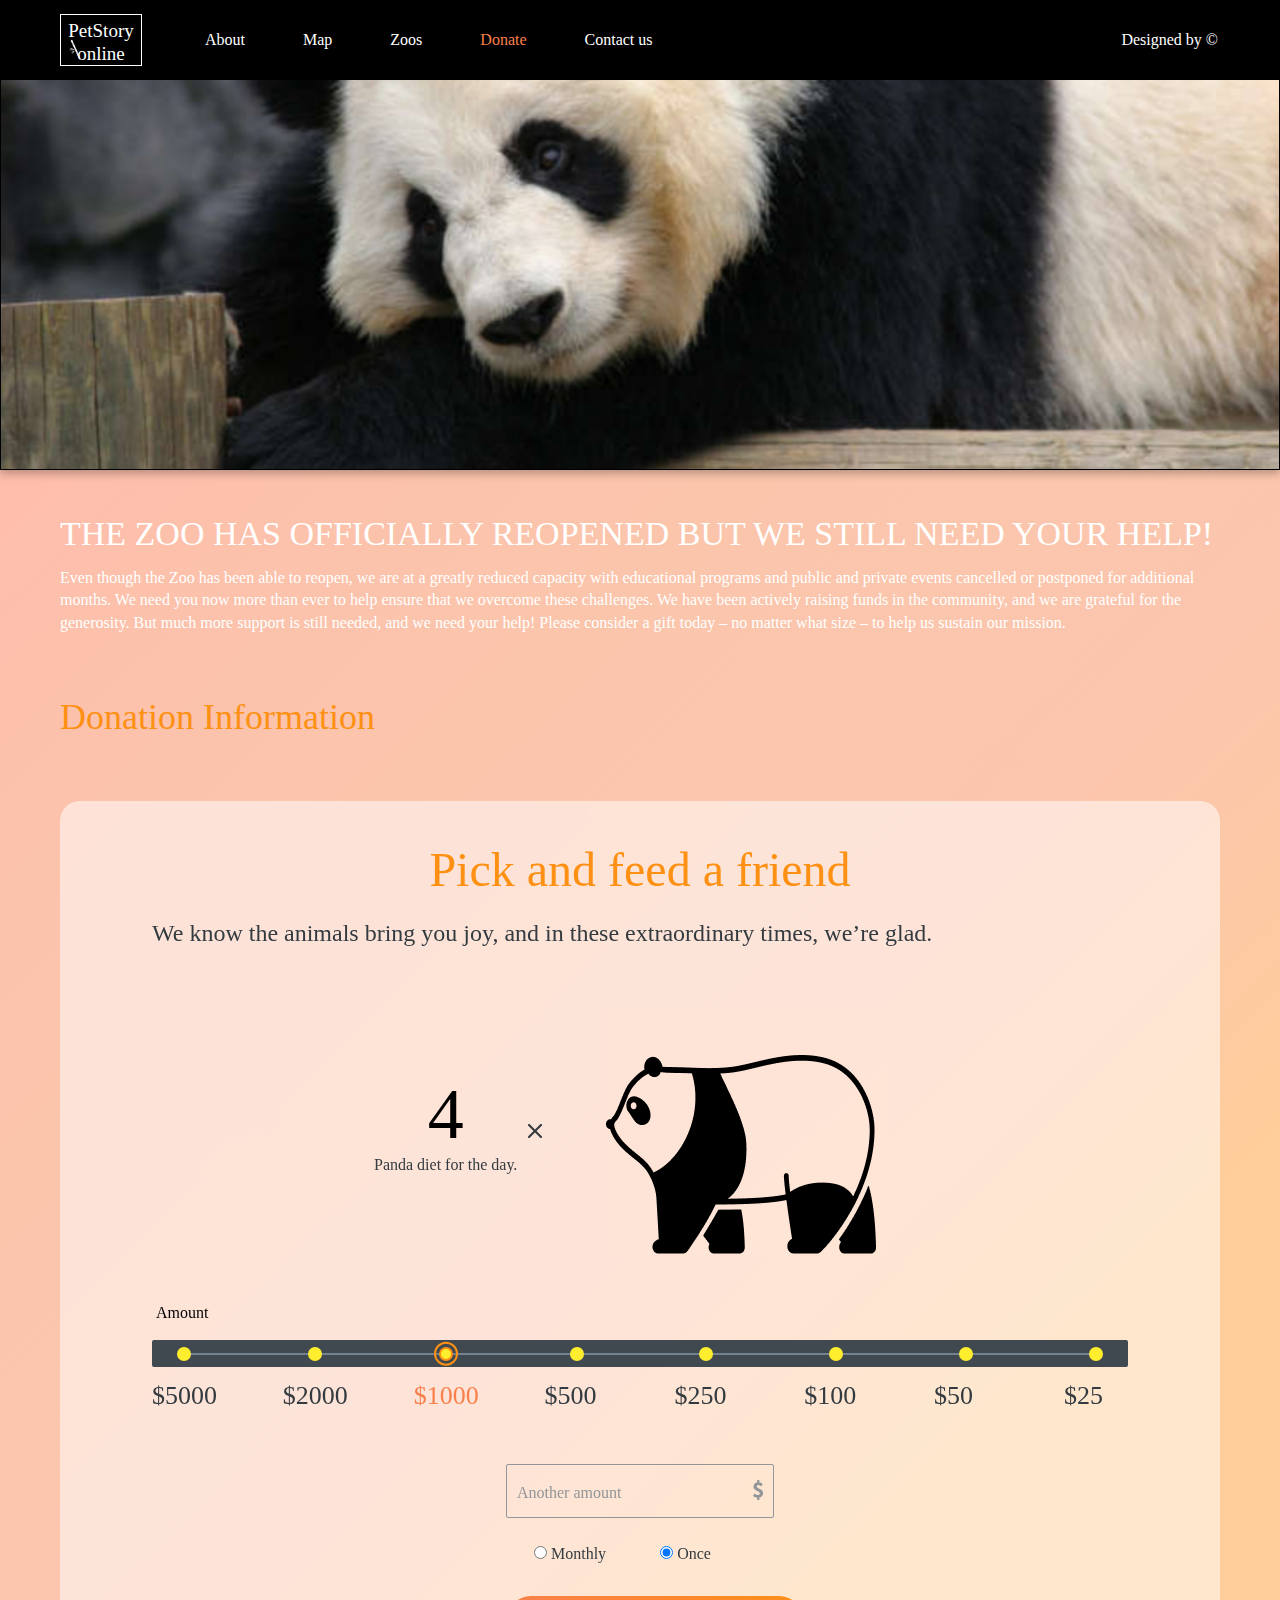
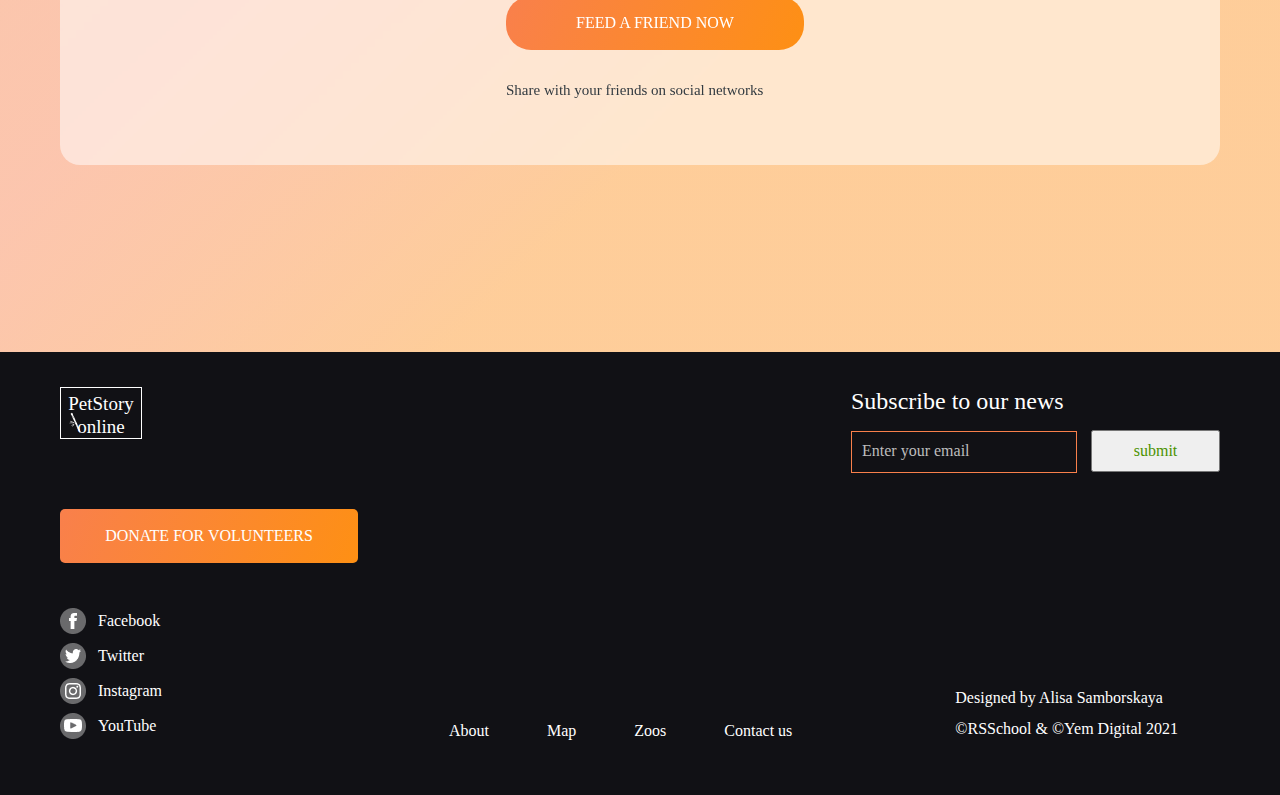
==== donate/index.html @ 928bb813 "feat: fixes for task requirements" ====
<!DOCTYPE html>
<html lang="en">
<head>
    <meta charset="UTF-8">
    <meta http-equiv="X-UA-Compatible" content="IE=edge">
    <meta name="viewport" content="width=device-width, initial-scale=1.0">
    <title>Document</title>
    <link rel="stylesheet" href="style.css">
</head>
<body>
    <div class="main__wrapper">
        <header class="header">
            <div class="container__content">
    
            <div class="header__content">
                <div class="nav__logo__container">
                    <div class="header__logo">
                        <h1 class="header__logo--text">
                            PetStory
                            <span class="header__logo--span">
                                <img src="../assets/images/bamboo.png" alt="bamboo" class="bamboo">
                                <p class="header__logo--paragraph">online</p>
                            </span>
                        </h1>
                    </div>
                    <nav class="header__navigation">
                        <ul class="header__navigation--ul">
                            <li class="header__navigation--li">
                                <a href="../index.html" class="header__navigation--link ">About</a>
                            </li>
                            <li class="header__navigation--li">
                                <a href="" class="header__navigation--link">Map</a>
                            </li>
                            <li class="header__navigation--li">
                                <a href="" class="header__navigation--link">Zoos</a>
                            </li>
                            <li class="header__navigation--li">
                                <a href="./index.html" class="header__navigation--link highlight">Donate</a>
                            </li>
                            <li class="header__navigation--li">
                                <a href="" class="header__navigation--link">
                                    Contact us
                                </a>
                            </li>
                        </ul>
                    </nav>
                </div>
                <a href="https://www.figma.com/file/jfEFwkXVj1WRq7sUHDr8os/PetStory-online" class="header__link">Designed by ©</a>
            </div>
         
        </div>
          </header>
        <main class="main">
            <div class="sec__one">

            </div>
            <section class="sec__two">
                <div class="container__content">
                    <div class="section__two__text--container">
                        <h2 class="section__two__text--title">THE ZOO HAS OFFICIALLY REOPENED BUT WE STILL NEED YOUR HELP!</h2>
                        <p class="section__two__text--paragraph">Even though the Zoo has been able to reopen, we are at a greatly reduced capacity with educational programs and public and private events cancelled or postponed for additional months. We need you now more than ever to help ensure that we overcome these challenges. We have been actively raising funds in the community, and we are grateful for the generosity.  But much more support is still needed, and we need your help! Please consider a gift today – no matter what size – to help us sustain our mission.</p>
                    </div>
                    <div class="section__two__price--container">
                        <h3 class="section__two__price--title">Donation Information</h3>
                        <div class="section__two__donation--container">
                            <div class="section__two__donation--container--secondary">
                                <h3 class="section__two__donation--container--secondary--title">Pick and feed a friend</h3>
                                <p class="section__two__donation--container--secondary--paragraph">We know the animals bring you joy, and in these extraordinary times, we’re glad.</p>
                                <div class="panda__container">
                                    <div class="panda__container__text">
                                        <p class="panda__container__p">4</p>
                                        <p class="panda__container__paragraph">Panda diet for the day.</p>
                                    </div>
                                    <span class="panda__container__x">
                                      <img src="../assets/images/x_icon.png" alt="x" class="panda__container__x--ig"></span>
                                    <div class="panda__container__img--wrapper">
                                        <img src="../assets/images/animals-widget.png" alt="panda" class="panda__container__img">
                                    </div>
                                </div>
                                <div class="amount__container">
                                    <h3 class="amount__container--title">Amount</h3>
                                    <div class="section__two__radio--container">
                                        <div class="section__two--blackOverlay"></div>
                                        <div class="section__two--line"></div>
                                        <div class="section__two__radio">
                                            <input type="radio" id="5000" name="fav_language" value="5000">
                                            <label for="5000">$5000</label>
                                        </div>
                                        <div class="section__two__radio">
                                            <input type="radio" id="2000" name="fav_language" value="2000">
                                            <label for="2000">$2000</label>
                                        </div>
                                        <div class="section__two__radio">
                                            <input class="radio__active" type="radio" id="1000" name="fav_language" value="1000">
                                            <label class="highlight" for="1000">$1000</label>
                                        </div>
                                        <div class="section__two__radio">
                                            <input type="radio" id="500" name="fav_language" value="500">
                                            <label for="500">$500</label>
                                        </div>
                                        <div class="section__two__radio">
                                            <input type="radio" id="250" name="fav_language" value="250">
                                            <label for="250">$250</label>
                                        </div>
                                        <div class="section__two__radio">
                                            <input type="radio" id="100" name="fav_language" value="100">
                                            <label for="100">$100</label>
                                        </div>
                                        <div class="section__two__radio">
                                            <input type="radio" id="50" name="fav_language" value="50">
                                            <label for="50">$50</label>
                                        </div>
                                        <div class="section__two__radio">
                                            <input type="radio" id="25" name="fav_language" value="25">
                                            <label for="25">$25</label>
                                        </div>
                                        
                                    </div>
                                    <div class="section__two__input--contaner">
                                        <div class="section__two__amount--container">
                                            <input placeholder="Another amount" class="section__two__amount" type="number" name="" id="">
                                            <img class="dollar" src="../assets/images/dollar.png" alt="dollar">
                                        </div>
                                        <div class="section__two__input__radio--container">
                                            <input type="radio" id="Monthly" name="fav_language" value="Monthly">
                                            <label  class="Monthly1" for="Monthly">Monthly</label>
                                            <input checked type="radio" id="Once" name="fav_language" value="Once">
                                            <label class="Once1" for="Once">Once</label>
                                        </div>
                                        <a class="section__two__link" href="">Feed a friend now</a>
                                        <p class="section__two__paragraph--last">Share with your friends on social networks </p>
                                    </div>

                                </div>
                            </div>
                        </div>
                    </div>
                </div>
            </section>
            <div class="footer__fWidth">
                <footer class="footer container__content">
                    <div class="footer__logo__form--container">
        
                        <div class="header__logo">
                            <h2 class="header__logo--text">
                                PetStory
                                <span class="header__logo--span">
                                    <img src="../assets/images/bamboo.png" alt="bamboo" class="bamboo">
                                    <p class="header__logo--paragraph">online</p>
                                </span>
                            </h2>
                        </div>
                        <div class="footer__form">
                            <h4 class="footer__form--title">Subscribe to our news</h4>
                            <form action="/action_page.php" method="get" id="form1" class="footer__form--input--container">
                                <input required type="email" class="footer__form--input" placeholder="Enter your email">
                                <input form="form1" class="footer__form--button" type="button" value="submit">
                            </form>
                        </div>
                    </div>
                    <a href="index.html" class="footer--link">donate for volunteers</a>
                    <div class="footer__nav__social__creator--container">
                        <ul class="footer__social--ul">
                            <li class="footer__social--li">
                                <a class="ling__social" href="https://www.facebook.com/">
                                <img src="../assets/images/Ellipse 18 (1).png" alt="img" class="footer__social--icon">
                                <a href="https://www.facebook.com/" class="footer__social--link">Facebook</a>
                            </a>
                            </li>
                            <li class="footer__social--li">
                                <a class="ling__social" href="https://twitter.com/">
                                <img src="../assets/images/Ellipse 17.png" alt="img" class="footer__social--icon">
                                <a href="https://twitter.com/" class="footer__social--link">Twitter</a>
                            </a>
                            </li>
                            <li class="footer__social--li">
                                <a class="ling__social" href="https://instagram.com/">
                                <img src="../assets/images/Ellipse 19.png" alt="img" class="footer__social--icon">
                                <a href="https://instagram.com/" class="footer__social--link">Instagram</a>
                            </a>
                            </li>
                            <li class="footer__social--li">
                                <a class="ling__social" href="https://www.youtube.com/">
                                <img src="../assets/images/Ellipse 20.png" alt="img" class="footer__social--icon">
                                <a href="https://www.youtube.com/" class="footer__social--link">YouTube</a>
                            </a>
                            </li>
                        </ul>
                        <nav class="footer__navigation">
                            <ul class="footer__navigation--ul">
                                <li class="footer__navigation--li">
                                    <a href="" class="footer__navigation--link ">About</a>
                                </li>
                                <li class="footer__navigation--li">
                                    <a href="" class="footer__navigation--link">Map</a>
                                </li>
                                <li class="footer__navigation--li">
                                    <a href="" class="footer__navigation--link">Zoos</a>
                                </li>
                               
                                <li class="footer__navigation--li">
                                    <a href="" class="footer__navigation--link">Contact us</a>
                                </li>
                            </ul>
                        </nav>
                        <div class="footer__author--container">
                            <p class="footer__author--par1">Designed by Alisa Samborskaya</p>
                            <p class="footer__author--par2">©RSSchool & ©Yem Digital 2021</p>
                        </div>
                    </div>
                </footer>
              </div>
        </main>
    </div>
    <script src="script.js"></script>
</body>
</html>
---- donate/style.css ----
* {
    margin: 0;
    padding: 0;
    box-sizing: border-box;
    font-family: Georgia, 'Times New Roman', Times, serif;
    font-weight: 400;
}
/* //////////////////////////////////// global //////////////////////////// */

.highlight {
    color: #F9804B !important;
}

.radio__active:after {
    border-radius: 50%;
    position: absolute;
    top: -2px;
    left: -1px;
    content: '';
    display: inline-block;
    visibility: visible;
    border: 2px solid #FE9013 !important;
    z-index: 5;
    cursor: pointer;
}
.radio__active::before{
    width: 20px;
    height: 20px;
    border-radius: 50%;
    position: absolute;
    cursor: pointer;
    /* top: -2px;
    left: -1px; */
    transform: translate(-25%, -30%);
    content: '';
    display: inline-block;
    visibility: visible;
    border: 2px solid #FE9013 !important;
    z-index: 3;
}
.container__content{
    width: 1160px;
    max-width: 100%;
    margin: auto;
    overflow: hidden;
}
/* //////////////////////////////////// global //////////////////////////// */

/* //////////////////////////////////// header //////////////////////////// */

.header {
    height: 80px;
    width: 100%;
    max-width: 100%;
    background: #000000;
    backdrop-filter: blur(2px);
    display: flex;
    align-items: center;
    position: fixed;
    z-index: 10;
}
.header__logo {
    cursor: pointer;
}
.header__logo--text {
    width: 82px;
    height: 52px;
    color: #FFFFFF;
    font-family: 'Roboto';
    font-style: normal;
    font-weight: 400;
    font-size: 19.0145px;
    line-height: 23px;
    /* margin-left: -35%; */
    margin-right: 63px;
    /* or 23px */
    display: flex;
    flex-direction: column;
    padding: 3.55px 4.75px;
    text-align: center;
    border: 1.18841px solid #FFFFFF; 
}
.header__logo--span {
    position: relative;
}
.bamboo {
    position: absolute;
    top: -10%;
    left: 5%;
}
.header__navigation--ul {
    list-style: none;
    display: flex;
}
.header__navigation--link {
    display: block;
    color: #FFFFFF;
    text-decoration: none;
    font-family: 'Roboto';
    font-style: normal;
    font-weight: 500;
    font-size: 16px;
    line-height: 22px;
    margin-right: 58px;
    text-align: left;
    /* letter-spacing: 0.8px; */
}
.header__link {
    display: block;
    font-family: 'Roboto';
    font-style: normal;
    font-weight: 500;
    font-size: 16px;
    line-height: 22px;
    /* or 22px */
    text-decoration: none;
    /* margin-right: 2px; */
    /* letter-spacing: 0.8px; */
    color: #FFFFFF;
    margin-right: 2px;
}
.header__link:hover {
    color: #fd986d;
    transition: 1.5s;

}
.header__navigation--link:hover{
    color: #fd986d;
    transition: 1.5s;
}
.header__content {
    display: flex;
    justify-content: space-between;
    align-items: center;
}
.nav__logo__container {
    display: flex;
    align-items: center;
}

/* //////////////////////////////////// header //////////////////////////// */


/* //////////////////////////////////// section__one //////////////////////////// */

.sec__one {
    height: 470px;
    background-image: url(../assets/images/Giant\ Panda.png);
    border: 1px solid #000000;
    filter: drop-shadow(0px 4px 4px rgba(0, 0, 0, 0.25));
    background-size: cover;
    background-repeat: no-repeat;
    background-position-y: 45%;
}
/* //////////////////////////////////// section__one //////////////////////////// */


/* //////////////////////////////////// section__two //////////////////////////// */


.sec__two {
    height: 1482px;
    background: linear-gradient(315.75deg, rgba(254, 210, 144, 0.7) 30.06%, #FEBDAB 100.95%, rgba(254, 210, 144, 0.7) 106.36%), linear-gradient(315.75deg, rgba(254, 189, 171, 0.74) 30.06%, rgba(243, 169, 248, 0.66) 50.74%, #E0D8F0 80.49%, #EAF7FE 127.9%, #EAF7FE 149.54%), linear-gradient(315.75deg, rgba(254, 189, 171, 0.74) 30.06%, rgba(243, 169, 248, 0.66) 50.74%, #E0D8F0 80.49%, #EAF7FE 127.9%, #EAF7FE 149.54%);
    }
.section__two__text--title {
    font-family: 'Roboto';
    font-style: normal;
    font-weight: 400;
    font-size: 34px;
    line-height: 47px;
    /* identical to box height, or 47px */
    margin-top: 40px;
    margin-bottom: 10px;
    
    color: #FFFFFF;
    
}
.section__two__text--paragraph {
    /* body */

    font-family: 'Roboto';
    font-style: normal;
    font-weight: 400;
    font-size: 16px;
    line-height: 140%;
    /* or 22px */


    color: #FFFFFF;
}
.section__two__price--title {
    font-family: 'Roboto';
    font-style: normal;
    font-weight: 400;
    font-size: 36px;
    line-height: 130%;
    /* identical to box height, or 47px */


    /* or3 */

    color: #FE9013;
    margin-top: 60px;
    margin-bottom: 60px;
}
.section__two__donation--container {
    height: 964px;
    background: rgba(255, 255, 255, 0.52);
    backdrop-filter: blur(2px);
    /* Note: backdrop-filter has minimal browser support */
    padding-top: 40px;
    border-radius: 20px;
}
.section__two__donation--container--secondary {
    width: 976px;
    height: 862px;
    margin: auto;
}
.section__two__donation--container--secondary--title{
    font-family: 'Roboto';
    font-style: normal;
    font-weight: 400;
    font-size: 48px;
    line-height: 58px;
    /* identical to box height, or 58px */

    text-align: center;

    /* or3 */
    margin-bottom: 20px;
    color: #FE9013;

}
.section__two__donation--container--secondary--paragraph {
    /* subtitle */

    font-family: 'Roboto';
    font-style: normal;
    font-weight: 400;
    font-size: 24px;
    line-height: 120%;
    /* identical to box height, or 29px */


    color: #333B41;
    margin-bottom: 60px;

}
.panda__container__text {
    display: flex;
    flex-direction: column;
    align-items: center;
    justify-content: center;
}
.panda__container {
    width: 532px;
    height: 246px;
    display: flex;
    margin: auto;
}
.panda__container__p {
    font-family: 'Roboto';
    font-style: normal;
    font-weight: 500;
    font-size: 72px;
    line-height: 58px;
    /* identical to box height, or 58px */

    text-align: center;
    text-transform: uppercase;
    margin-bottom: 11px;
    color: #000000;
}
.panda__container__paragraph {
    font-family: 'Roboto';
font-style: normal;
font-weight: 400;
font-size: 16px;
line-height: 22px;
/* or 22px */

text-align: center;

color: #333B41;
}
.panda__container__x {
    display: flex;
    align-items: center;
    margin-right: 64px;
    margin-left: 11px;
}
.panda__container__x--img {
    width: 14px;
    height: 14px;
}
.amount__container--title {
    font-family: 'Roboto';
    font-style: normal;
    font-weight: 400;
    font-size: 16px;
    line-height: 22px;
    /* or 22px */
    margin-top: 48px;
    margin-bottom: 25px;
    margin-left: 4px;
    color: #000000;

}
.section__two__radio--container {
    display: flex;
    position: relative;
    justify-content: space-between;
}
.section__two__radio {
    display: flex;
    flex-direction: column;
    
}
.section__two__radio>input {
    width: 8px;
    height: 8px;
    z-index: 4;
    margin-left: 26px;
    margin-right: 30px;
}
.section__two__radio>input:after {
    width: 10px;
    height: 10px;
    border-radius: 15px;
    position: relative;
    top: -2px;
    left: -1px;
    background-color: #FFEE2E;
    content: '';
    display: inline-block;
    visibility: visible;
    border: 2px solid transparent;
    z-index: 5;
    cursor: pointer;
}
.section__two__radio>label {
    font-family: 'Roboto';
    font-style: normal;
    font-weight: 500;
    font-size: 26px;
    line-height: 36px;
    margin-top: 21px;
    /* or 36px */
    cursor: pointer;
    text-transform: uppercase;
    
    color: #333B41;
    
}
.section__two--line {
    width: 915px;
    height: 2px;
    z-index: 4;
    background: #72828E;
    border-radius: 2px;
    position: absolute;
    top: 6%;
    left: 3%;
}
.section__two--blackOverlay{
    position: absolute;
    display: inline-block;
    width: 976px;
    height: 27px;
    top: -9px;
    z-index: 1;
    left: 0;
    background: #404950;
    border-radius: 2px;
}
.section__two__amount--container {
    position: relative;
    margin-bottom: 25px;
}
.section__two__input--contaner {
    width: 268px;
    margin: auto;
    margin-top: 50px;
    flex-direction: column;
    justify-content: space-between;
    display: flex;
}
.dollar {
    position: absolute;
    right: 11px;
    top: 16px;
}
.section__two__amount--container>input {
    width: 268px;
    height: 54px;
    border: 1px solid #929699;
    border-radius: 2px;
    background-color: transparent;
    padding: 16px 10px 9px;
}
.section__two__amount--container>input::placeholder {
    font-family: 'Roboto';
    font-style: normal;
    font-weight: 400;
    font-size: 16px;
    line-height: 22px;
    /* or 22px */


    color: #929699;
}
.section__two__input__radio--container{
    margin-bottom: 31px;
}
.section__two__input__radio--container>input {
    background-color: transparent;
}
#Monthly {
    margin-left: 28px;
}
.Monthly1 {
    margin-right: 50px;
}
.section__two__input__radio--container>label {
    font-family: 'Roboto';
    font-style: normal;
    font-weight: 400;
    font-size: 16px;
    line-height: 22px;
    /* or 22px */


    color: #333B41;
}
.section__two__link {
    display: flex;
    justify-content: center;
    align-items: center;
    Width:  298px;
    text-decoration: none;
    Height: 54px;
    background: linear-gradient(113.96deg, #F9804B 1.49%, #FE9013 101.44%);
    border-radius: 25px;
    font-family: 'Roboto';
    font-style: normal;
    font-weight: 500;
    font-size: 16px;
    line-height: 22px;
    /* or 22px */
    transition: 0.6s;
    text-align: center;
    text-transform: uppercase;
    margin-bottom: 30px;
    color: #FFFFFF;

}
.section__two__link:hover {
    color: rgb(24, 163, 24) ;
}
.section__two__paragraph--last{
    font-family: 'Roboto';
    font-style: normal;
    font-weight: 400;
    font-size: 15px;
    line-height: 140%;
    /* or 22px */


    color: #333B41;

}
/* //////////////////////////////////// section__two //////////////////////////// */

/* //////////////////////////////////// footer //////////////////////////// */
.footer__fWidth {
    height: 443px;
    background: #111115;
    padding-top: 35px;
    overflow: hidden;
    /* padding-bottom: 60px; */
}
.footer__logo__form--container {
    display: flex;
    justify-content: space-between;
    /* align-items: center; */
}
.footer__form--title {
    font-family: 'Roboto';
    font-style: normal;
    font-weight: 400;
    font-size: 24px;
    line-height: 29px;
    margin-bottom: 14px;
    /* identical to box height, or 29px */


    color: #FFFFFF;
}

.footer__form--input {
    width: 226px;
    height: 42px;
    background-color: transparent;
    padding: 10px;
    border: 1px solid #F9804B
    ;
    color: white;
}

.footer__form--input::placeholder{
    font-family: 'Roboto';
    font-style: normal;
    font-weight: 400;
    font-size: 16px;
    line-height: 22px;
    /* or 22px */
    
    
    /* Gray 4 */
    
    color: #BDBDBD;
}
.footer__form--button {
    width: 129px;
    height: 42px;
    margin-left: 10px;
    font-family: 'Roboto';
    font-style: normal;
    font-weight: 400;
    font-size: 16px;
    line-height: 22px;
    cursor: pointer;
    /* or 22px */


    /* Green */

    color: #4B9200;
}
.footer__form--button:hover {
    background-color: #333B41;
    transition: 0.8s;
}
.footer--link {
    display: flex;
    justify-content: center;
    align-items: center;
    width: 298px;
    height: 54px;
    margin-top: 36px;
    background: linear-gradient(113.96deg, #F9804B 1.49%, #FE9013 101.44%);
    border-radius: 5px;
    font-family: 'Roboto';
    font-style: normal;
    font-weight: 500;
    font-size: 16px;
    line-height: 22px;
    /* or 22px */
    margin-bottom: 44px;
    text-transform: uppercase;
    text-decoration: none;
    color: #FFFFFF;
    transition: 0.6s;
}
.footer--link:hover{
    color: #4B9200;
}
.footer__nav__social__creator--container {
    display: flex;
    /* justify-content: space-between; */
    align-items: center;
    margin-bottom: 50px;
    /* padding-top: 50px; */
}
.footer__navigation{
    margin-bottom: -35px;
}
.footer__navigation--ul {
    list-style: none;
    display: flex;
    margin-top: 80px;
    margin-left: 287px;
    margin-right: 105px;
}
.footer__navigation--link {
    display: block;
    color: #FFFFFF;
    text-decoration: none;
    font-family: 'Roboto';
    font-style: normal;
    font-weight: 500;
    font-size: 16px;
    line-height: 22px;
    margin-right: 58px;
    text-align: left;
    margin-bottom: 10px;
    /* letter-spacing: 0.8px; */
}
.footer__navigation--link:hover {
    color: #ac620e;
    transition: 0.8s;
}
.footer__social--li {
    display: flex;
    align-items: center;
}
.footer__social--icon {
    margin-right: 12px;
}
.ling__social{
    display: block;
    margin-bottom: 5px;

}
.footer__social--link {
    display: block;
    margin-bottom: 10px;
    font-family: 'Roboto';
    font-style: normal;
    font-weight: 400;
    font-size: 16px;
    line-height: 22px;
    /* or 22px */
    text-decoration: none;

    color: #FFFFFF;

}
.footer__social--link:hover {
    background-color: #BDBDBD;
}
.footer__author--container {
    padding-top: 80px;
}
.footer__author--container>p {
    font-family: 'Roboto';
    font-style: normal;
    font-weight: 100;
    font-size: 16px;
    line-height: 21px;
    /* identical to box height, or 21px */
    margin-bottom: 10px;

    color: #FFFFFF;
}
.footer__author--par1 {
    margin-bottom: 10px;
}
/* //////////////////////////////////// footer //////////////////////////// */
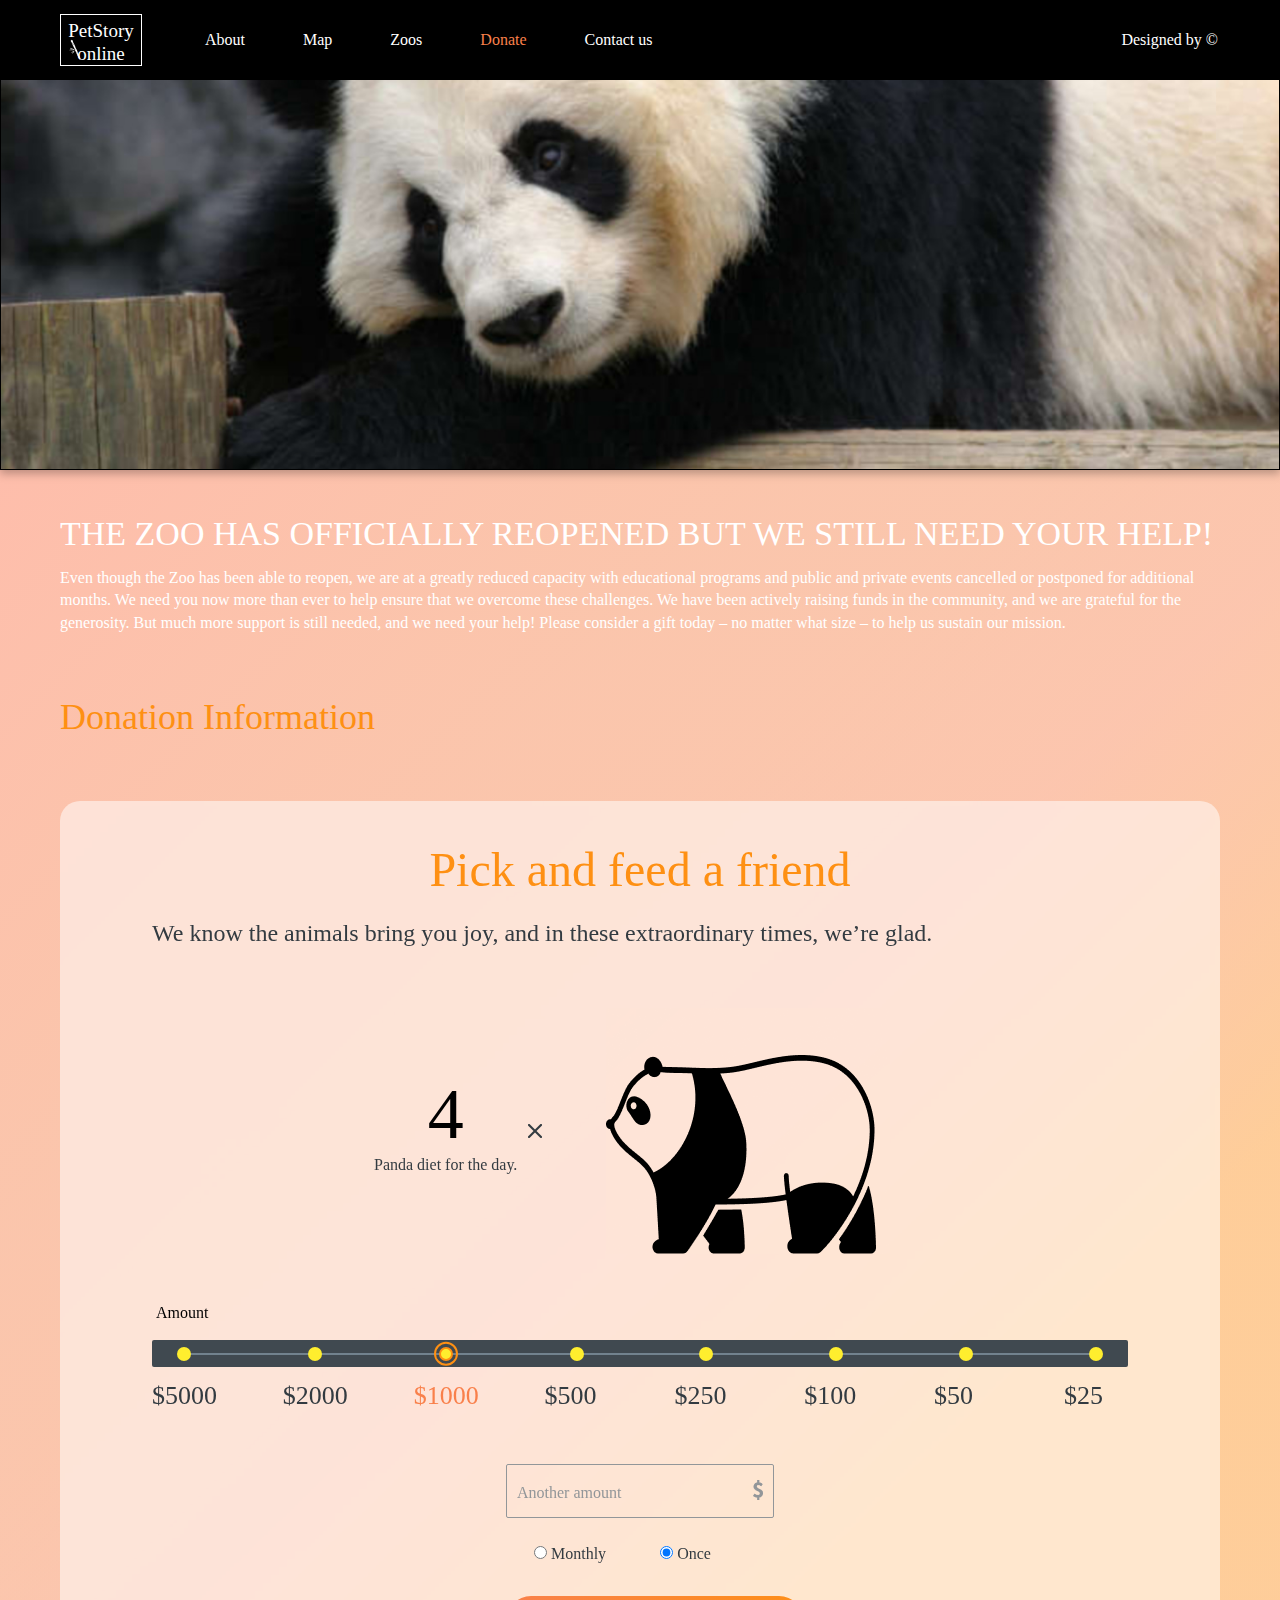
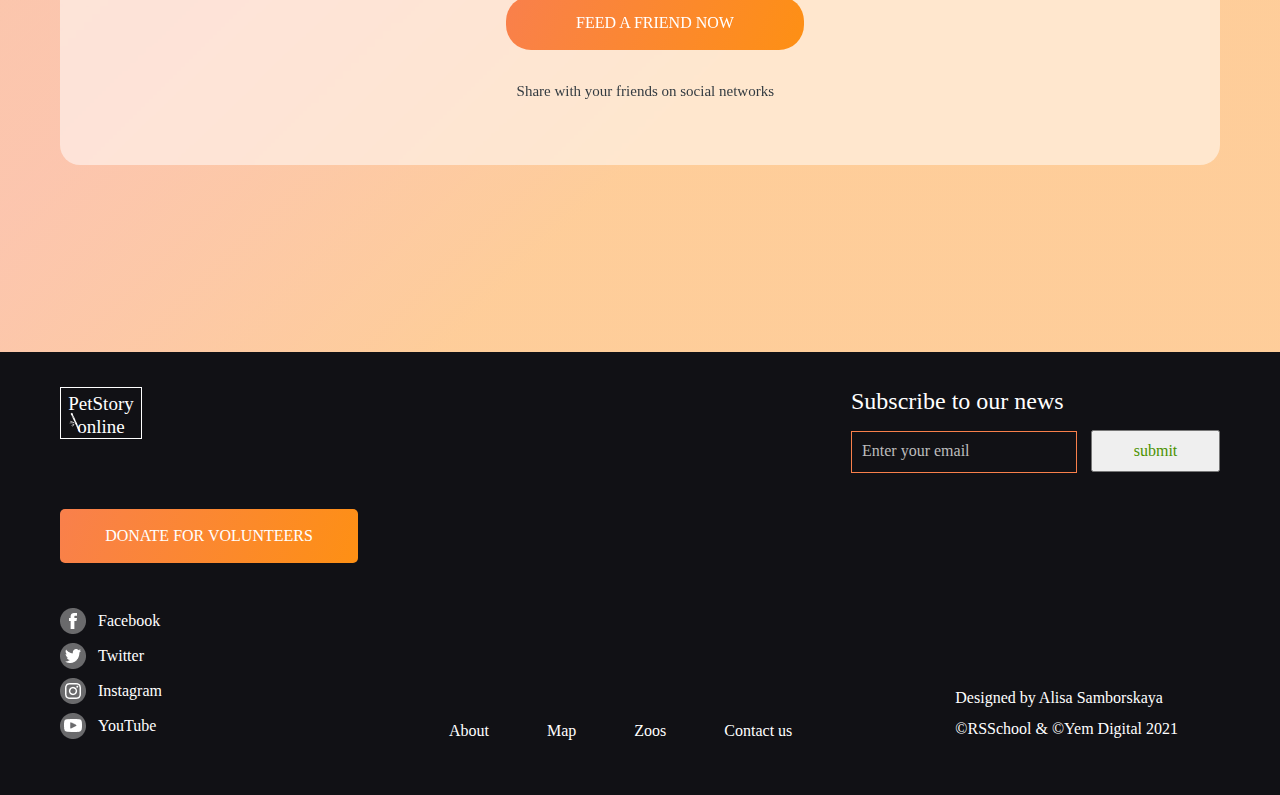
==== commit aadc1d81: "feat: almost finish responsive mobile" ====
--- a/donate/index.html
+++ b/donate/index.html
@@ -6,6 +6,7 @@
     <meta name="viewport" content="width=device-width, initial-scale=1.0">
     <title>Document</title>
     <link rel="stylesheet" href="style.css">
+    <link rel="stylesheet" href="responsive.css">
 </head>
 <body>
     <div class="main__wrapper">
@@ -46,6 +47,9 @@
                     </nav>
                 </div>
                 <a href="https://www.figma.com/file/jfEFwkXVj1WRq7sUHDr8os/PetStory-online" class="header__link">Designed by ©</a>
+                <div class="burger__container">
+                    <img src="../assets/images/burger_menu.png" alt="burger" class="burger__img">
+                </div>
             </div>
          
         </div>
@@ -141,11 +145,11 @@
                 <footer class="footer container__content">
                     <div class="footer__logo__form--container">
         
-                        <div class="header__logo">
-                            <h2 class="header__logo--text">
+                        <div class="header__logo footer__logo">
+                            <h2 class="header__logo--text footer__logo--text">
                                 PetStory
-                                <span class="header__logo--span">
-                                    <img src="../assets/images/bamboo.png" alt="bamboo" class="bamboo">
+                                <span class="header__logo--span footer__logo--span">
+                                    <img src="../assets/images/bamboo.png" alt="bamboo" class="bamboo bamboo__footer">
                                     <p class="header__logo--paragraph">online</p>
                                 </span>
                             </h2>
--- a/donate/style.css
+++ b/donate/style.css
@@ -6,7 +6,9 @@
     font-weight: 400;
 }
 /* //////////////////////////////////// global //////////////////////////// */
-
+.burger__container{
+    display: none;
+}
 .highlight {
     color: #F9804B !important;
 }
@@ -317,6 +319,7 @@
     
 }
 .section__two__radio>input {
+    appearance:initial;
     width: 8px;
     height: 8px;
     z-index: 4;
@@ -462,10 +465,10 @@
     font-style: normal;
     font-weight: 400;
     font-size: 15px;
-    line-height: 140%;
-    /* or 22px */
-
-
+    line-height: 22PX;
+    /* or 22px */
+
+    text-align: right;
     color: #333B41;
 
 }
--- a/donate/responsive.css
+++ b/donate/responsive.css
@@ -0,0 +1,326 @@
+@media only screen and (max-width: 1500px) {
+   
+  }
+  /* /////////////////// 1000px 0/////////////// */
+  @media only screen and (max-width: 1000px) {
+    .container__content{
+      width: 94%;
+    }
+    .header__navigation--link {
+      margin-right: 48px;
+    }
+    .sec__one {
+    background-size: 1001px;
+    background-position-y: -405%;
+    }
+    .sec__two{
+        height: 1333px;
+        padding-bottom: 35px;
+    }
+    .section__two__text--title {
+        width: 80%;
+        margin-bottom: 30px;
+    }
+    .section__two__price--title {
+        margin-top: 42px;
+        margin-bottom: 38px;
+    }
+    .section__two__donation--container {
+        padding-top: 15px;
+        height: auto;
+        padding-bottom: 13px;
+    }
+    .section__two__donation--container--secondary{
+        width: 90%;
+        margin: 0 auto;
+        height: 900px;
+    }
+    .section__two--blackOverlay{
+        width: 98%;
+    }
+    .section__two--line{
+        width: 95%;
+    }
+    .footer__form{
+      margin-top: 6px;
+      margin-right: 28px;
+    }
+    .footer--link {
+      margin-bottom: 42px;
+    }
+    .footer__navigation--ul{
+      margin-top: 77px;
+      margin-left: 178px;
+      margin-right: -8px;
+    }
+    
+  }
+  @media only screen and (max-width: 999px) {
+    .main {
+      overflow: hidden;
+    }
+    .header__navigation{
+      display: none;
+    }
+    .header__link {
+      display: none;
+    }
+    .burger__container{
+      display: block;
+      cursor: pointer;
+    }
+    
+  .footer__fWidth {
+    height: auto;
+  }
+  .footer__form {
+    display: none;
+  }
+  .footer__nav__social__creator--container {
+    position: relative;
+  }
+  .footer__social--ul{
+    position: absolute;
+    top: -100%;
+    right: 0;
+  }
+  .footer__social--link{
+    display: none;
+  }
+  .footer__nav__social__creator--container {
+    justify-content: space-between;
+    margin-bottom: 0;
+  }
+  .footer__navigation--ul {
+    margin-left: 0px;
+  }
+  }
+  @media only screen and (max-width: 640px) {
+    .header__logo--text{
+      font-size: 12.2899px;
+      line-height: 12px;
+      border: transparent;
+      width: 49.93px;
+      height: 29.03px;
+      padding: 0;
+    }
+    .bamboo{
+      height: 13.56px;
+      width: 4.35px;
+      left: 16.5%;
+    }
+    .container__content {
+      width: 93.7390625%;
+      margin: 0;
+      padding: 0;
+      margin: 0 auto;
+    }
+    .header {
+      height: 34px;
+    }
+    .sec__one {
+        height: 369px;
+        background-size: 1300px;
+        background-position-y: 50%;
+        background-position-x: 40%;
+
+        }
+        .sec__two{
+            height: 1333px;
+            padding-bottom: 35px;
+        }
+        .section__two__text--title {
+            width: 100%;
+            margin-bottom: 20px;
+            margin-top: 30px;
+            font-size: 24px;
+            line-height: 28px;
+        }
+        
+        .section__two--blackOverlay{
+            width: 600px;
+            left: -30px;
+
+        }
+        .panda__container{
+            width: auto;
+        }
+        .section__two--line{
+            width: 600px;
+            left: -30px;
+        }
+  .footer__fWidth {
+    padding-top: 12px;
+  }
+  .footer__logo--text {
+    width: 82px;
+    height: 52px;
+    color: #FFFFFF;
+    font-family: 'Roboto';
+    font-style: normal;
+    font-weight: 400;
+    font-size: 19.0145px;
+    line-height: 23px;
+    /* margin-left: -35%; */
+    margin-right: 63px;
+    /* or 23px */
+    display: flex;
+    flex-direction: column;
+    padding: 3.55px 4.75px;
+    text-align: center;
+    border: 1.18841px solid #FFFFFF; 
+  }
+  .footer__social--ul {
+    right: -12px;
+    top: -135%;
+  }
+  
+  .footer__social--li {
+    margin-bottom: 12px;
+  }
+  .bamboo__footer {
+    display: block;
+    position: absolute;
+    height: 16.560000000000002px;
+    width: 14.350000000000001px;
+    left: 5%;
+    top: 5%;
+  
+  }
+  .footer--link{
+    margin-bottom: 12px;
+  }
+  .footer__logo--span {
+    position: relative;
+  }
+  .footer__navigation--ul{
+    margin-top: 20px;
+  }
+  .footer__navigation--link{
+    margin-right: 36px;
+  }
+  .footer__author--container{
+    padding-top: 52px;
+  }
+  .footer__navigation {
+    margin-bottom: -60px;
+  }
+  }
+  @media only screen and (max-width: 630px) {
+    .section__two__price--title{
+        font-size: 24px;
+        
+    }
+    .section__two__donation--container--secondary--title{
+        font-size: 24px;
+    }
+    .section__two__donation--container--secondary--paragraph{
+        font-size: 16px;
+        line-height: 22px;
+    }
+    .panda__container__paragraph{
+        font-size: 9px;
+        line-height: 13px;
+    }
+    .section__two__radio>label{
+        font-size: 13px;
+        line-height: 18px;
+    }
+    .panda__container__img--wrapper{
+        width: 160px;
+        height: 138px;
+    }
+    .panda__container{
+        height: auto;
+    }
+    .panda__container__img--wrapper>img{
+        width: 100%;
+        max-width: 100%;
+    }
+    .panda__container__p{
+        font-size: 40px;
+        line-height: 32px;
+    }
+  }
+  @media only screen and (max-width: 320px) {
+    .sec__one{
+        height: 221px;
+        background-size: 800px;
+        background-position-y: 40%;
+        background-position-x: 30%;
+    }
+    .sec__two{
+        height: 1145px;;
+    }
+    .section__two__donation--container--secondary{
+        height: 592px;
+    }
+    .section__two__donation--container--secondary--paragraph{
+        margin-bottom: 0px;
+    }
+    .amount__container--title{
+        margin-top: 0px;
+    }
+    .panda__container__x {
+        margin-right: 14px;
+        margin-left: -15px;
+    }
+    .panda__container__img--wrapper>img{
+        width: 160px;
+        height: auto;
+    }
+    .section__two__link{
+        width: auto;
+    }
+  .footer__fWidth {
+    padding-top: 19px;
+    height: 334px;
+  }
+  .footer__logo{
+    width: 100%;
+  }
+  .footer__logo--text {
+    width: 100%;
+    margin-right: 0px;
+    flex-direction: row;
+    justify-content: center;
+    border: none; 
+  }
+  .footer__social--ul {
+    
+    top: -50%;
+    display: flex;
+    flex-direction: row;
+    right: 11%;
+  }
+  .footer__navigation{
+    margin-bottom: 0;
+  }
+  
+  .bamboo__footer {
+    left: -6%;
+    
+  }
+  .footer--link {
+  margin-top: 56px;
+  margin-bottom: -20px;
+  }
+  .footer__nav__social__creator--container {
+    flex-direction: column-reverse;
+  }
+  .footer__author--container {
+    margin-left: 15%;
+  }
+  .footer__navigation--ul{
+    margin-left: 0;
+  }
+  .footer__navigation--link{
+    margin-right: 25px;
+  }
+  /* .footer__navigation--ul:last-child>a {
+    margin-right: 0;
+  } */
+  .footer__social--li>a {
+    margin-right: 16px;
+  }
+  }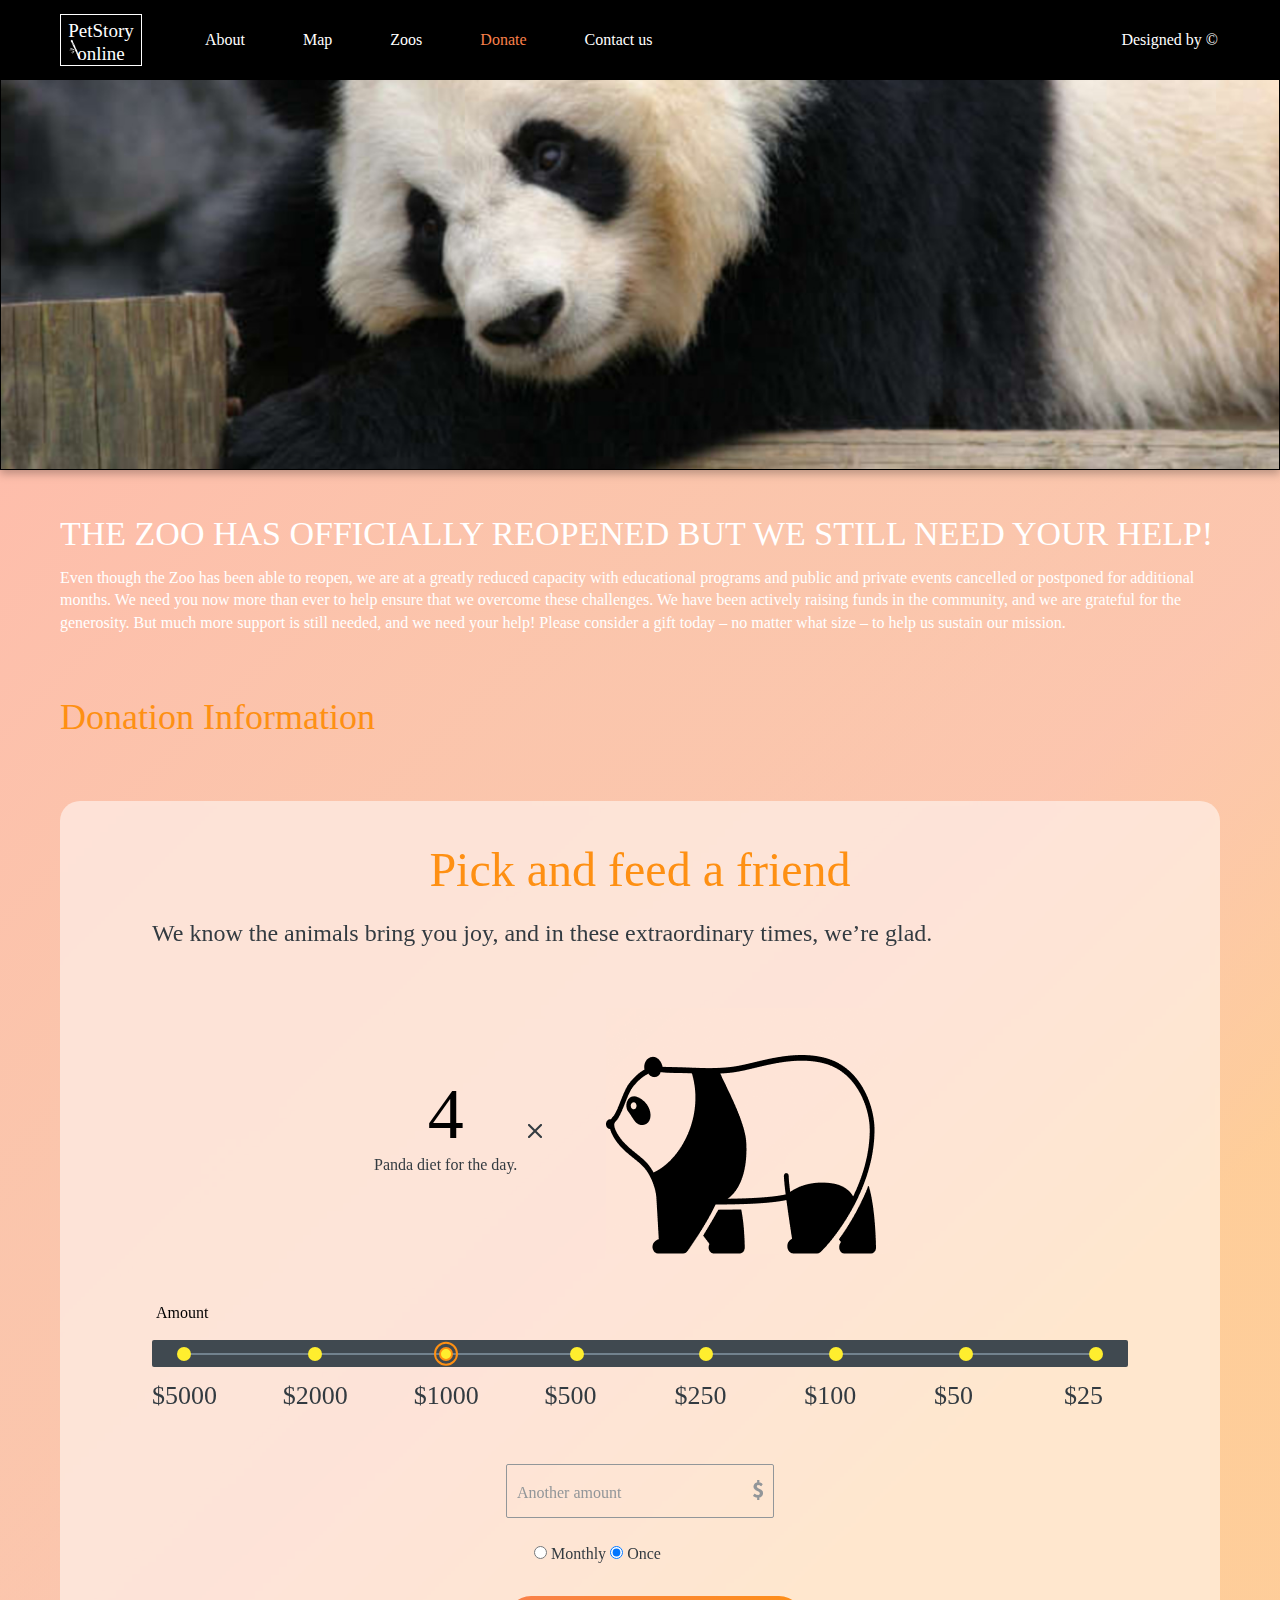
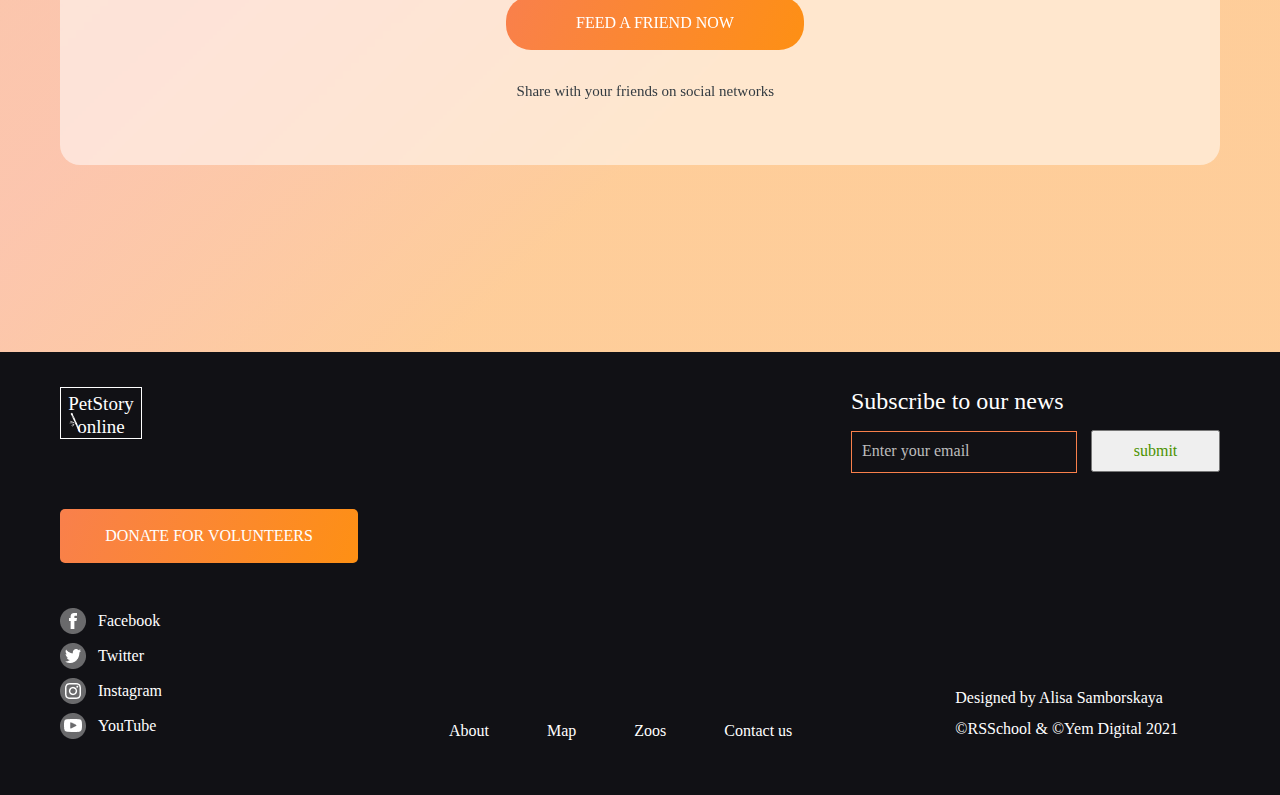
==== commit 846a878f: "feat: finish responsive" ====
--- a/donate/index.html
+++ b/donate/index.html
@@ -88,35 +88,35 @@
                                         <div class="section__two--line"></div>
                                         <div class="section__two__radio">
                                             <input type="radio" id="5000" name="fav_language" value="5000">
-                                            <label for="5000">$5000</label>
+                                            <label class="sc__two--label" for="5000">$5000</label>
                                         </div>
                                         <div class="section__two__radio">
                                             <input type="radio" id="2000" name="fav_language" value="2000">
-                                            <label for="2000">$2000</label>
+                                            <label class="sc__two--label" for="2000">$2000</label>
                                         </div>
                                         <div class="section__two__radio">
                                             <input class="radio__active" type="radio" id="1000" name="fav_language" value="1000">
-                                            <label class="highlight" for="1000">$1000</label>
+                                            <label class="sc__two--label" class="highlight" for="1000">$1000</label>
                                         </div>
                                         <div class="section__two__radio">
                                             <input type="radio" id="500" name="fav_language" value="500">
-                                            <label for="500">$500</label>
+                                            <label class="sc__two--label" for="500">$500</label>
                                         </div>
                                         <div class="section__two__radio">
                                             <input type="radio" id="250" name="fav_language" value="250">
-                                            <label for="250">$250</label>
+                                            <label class="sc__two--label" for="250">$250</label>
                                         </div>
                                         <div class="section__two__radio">
                                             <input type="radio" id="100" name="fav_language" value="100">
-                                            <label for="100">$100</label>
+                                            <label class="sc__two--label" for="100">$100</label>
                                         </div>
                                         <div class="section__two__radio">
                                             <input type="radio" id="50" name="fav_language" value="50">
-                                            <label for="50">$50</label>
+                                            <label class="sc__two--label" for="50">$50</label>
                                         </div>
                                         <div class="section__two__radio">
                                             <input type="radio" id="25" name="fav_language" value="25">
-                                            <label for="25">$25</label>
+                                            <label class="sc__two--label" for="25">$25</label>
                                         </div>
                                         
                                     </div>
@@ -127,9 +127,9 @@
                                         </div>
                                         <div class="section__two__input__radio--container">
                                             <input type="radio" id="Monthly" name="fav_language" value="Monthly">
-                                            <label  class="Monthly1" for="Monthly">Monthly</label>
+                                            <label class="sc__two--label"  class="Monthly1" for="Monthly">Monthly</label class="sc__two--label">
                                             <input checked type="radio" id="Once" name="fav_language" value="Once">
-                                            <label class="Once1" for="Once">Once</label>
+                                            <label class="sc__two--label" class="Once1" for="Once">Once</label>
                                         </div>
                                         <a class="section__two__link" href="">Feed a friend now</a>
                                         <p class="section__two__paragraph--last">Share with your friends on social networks </p>
--- a/donate/responsive.css
+++ b/donate/responsive.css
@@ -242,6 +242,160 @@
         line-height: 32px;
     }
   }
+  @media only screen and (max-width: 376px) {
+    .sec__one{
+        height: 221px;
+        background-size: 800px;
+        background-position-y: 40%;
+        background-position-x: 30%;
+    }
+    .sec__two{
+        height: 1145px;;
+    }
+    .section__two__donation--container--secondary{
+        height: 592px;
+    }
+    .section__two__donation--container--secondary--paragraph{
+        margin-bottom: 0px;
+    }
+    .amount__container--title{
+        margin-top: 0px;
+    }
+    .panda__container__x {
+        margin-right: 14px;
+        margin-left: -15px;
+    }
+    .section__two__text--paragraph{
+        margin-bottom: 70px;
+    }
+    .panda__container__img--wrapper>img{
+        width: 160px;
+        height: auto;
+    }
+    .section__two__price--title{
+        margin-bottom: 30px;
+    }
+    .section__two__donation--container{
+      height: 559px;
+    }
+    .section__two__donation--container--secondary--title{
+        margin-bottom: -17px;
+    }
+    .section__two__donation--container--secondary--paragraph{
+      margin-bottom: 17px;
+    }
+    .panda__container__text{
+      width: 90px;
+    }
+    .panda__container__img--wrapper{
+      width: 198px;
+      height: 136px;
+    }
+    .panda__container__img--wrapper>img{
+      width: 100%;
+      max-width: 100%;
+      max-height: 100%;
+    }
+    .panda__container__x{
+      margin-right: 25px;
+      margin-left: 20px;
+    }
+    .section__two__radio--container{
+      justify-content: flex-end;
+      padding-left: 290px;
+    }
+    .section__two__radio>label{
+      padding-left: 26px;
+      margin: 0px;
+    }
+    .radio__active::before{
+      width: 10px;
+      height: 10px;
+      transform: translate(-29%, -73%);
+    }
+    .section__two--blackOverlay{
+      height: 11px;
+    }
+    .section__two__radio>input:after{
+      width: 3px;
+      height: 3px;
+      top: -12px;
+    }
+    .section__two__input--contaner{
+      margin-top: 10px;
+    }
+    .section__two__amount--container{
+      display: flex;
+      justify-content: center;
+    }
+    .section__two__amount--container>input{
+      width: 180px;
+      height: 42px;
+    }
+    .dollar{
+      right: 57px;
+      top: 12px;
+    }
+    #Monthly{
+      margin-left: 56px;
+    }
+    .section__two__link{
+        width: auto;
+        margin-bottom: 15px;
+    }
+
+  .footer__fWidth {
+    padding-top: 19px;
+    height: 334px;
+  }
+  .footer__logo{
+    width: 100%;
+  }
+  .footer__logo--text {
+    width: 100%;
+    margin-right: 0px;
+    flex-direction: row;
+    justify-content: center;
+    border: none; 
+  }
+  .footer__social--ul {
+    
+    top: -50%;
+    display: flex;
+    flex-direction: row;
+    right: 11%;
+  }
+  .footer__navigation{
+    margin-bottom: 0;
+  }
+  
+  .bamboo__footer {
+    left: -6%;
+    
+  }
+  .footer--link {
+  margin-top: 56px;
+  margin-bottom: -20px;
+  }
+  .footer__nav__social__creator--container {
+    flex-direction: column-reverse;
+  }
+  .footer__author--container {
+    margin-left: 15%;
+  }
+  .footer__navigation--ul{
+    margin-left: 0;
+  }
+  .footer__navigation--link{
+    margin-right: 25px;
+  }
+  /* .footer__navigation--ul:last-child>a {
+    margin-right: 0;
+  } */
+  .footer__social--li>a {
+    margin-right: 16px;
+  }
+  }
   @media only screen and (max-width: 320px) {
     .sec__one{
         height: 221px;
@@ -265,13 +419,85 @@
         margin-right: 14px;
         margin-left: -15px;
     }
+    .section__two__text--paragraph{
+        margin-bottom: 70px;
+    }
     .panda__container__img--wrapper>img{
         width: 160px;
         height: auto;
     }
+    .section__two__price--title{
+        margin-bottom: 30px;
+    }
+    .section__two__donation--container{
+      height: 559px;
+    }
+    .section__two__donation--container--secondary--title{
+        margin-bottom: -17px;
+    }
+    .section__two__donation--container--secondary--paragraph{
+      margin-bottom: 17px;
+    }
+    .panda__container__text{
+      width: 90px;
+    }
+    .panda__container__img--wrapper{
+      width: 198px;
+      height: 136px;
+    }
+    .panda__container__img--wrapper>img{
+      width: 100%;
+      max-width: 100%;
+      max-height: 100%;
+    }
+    .panda__container__x{
+      margin-right: 25px;
+      margin-left: 20px;
+    }
+    .section__two__radio--container{
+      justify-content: flex-end;
+      padding-left: 290px;
+    }
+    .section__two__radio>label{
+      padding-left: 26px;
+      margin: 0px;
+    }
+    .radio__active::before{
+      width: 10px;
+      height: 10px;
+      transform: translate(-29%, -73%);
+    }
+    .section__two--blackOverlay{
+      height: 11px;
+    }
+    .section__two__radio>input:after{
+      width: 3px;
+      height: 3px;
+      top: -12px;
+    }
+    .section__two__input--contaner{
+      margin-top: 10px;
+    }
+    .section__two__amount--container{
+      display: flex;
+      justify-content: center;
+    }
+    .section__two__amount--container>input{
+      width: 180px;
+      height: 42px;
+    }
+    .dollar{
+      right: 57px;
+      top: 12px;
+    }
+    #Monthly{
+      margin-left: 56px;
+    }
     .section__two__link{
         width: auto;
-    }
+        margin-bottom: 15px;
+    }
+
   .footer__fWidth {
     padding-top: 19px;
     height: 334px;
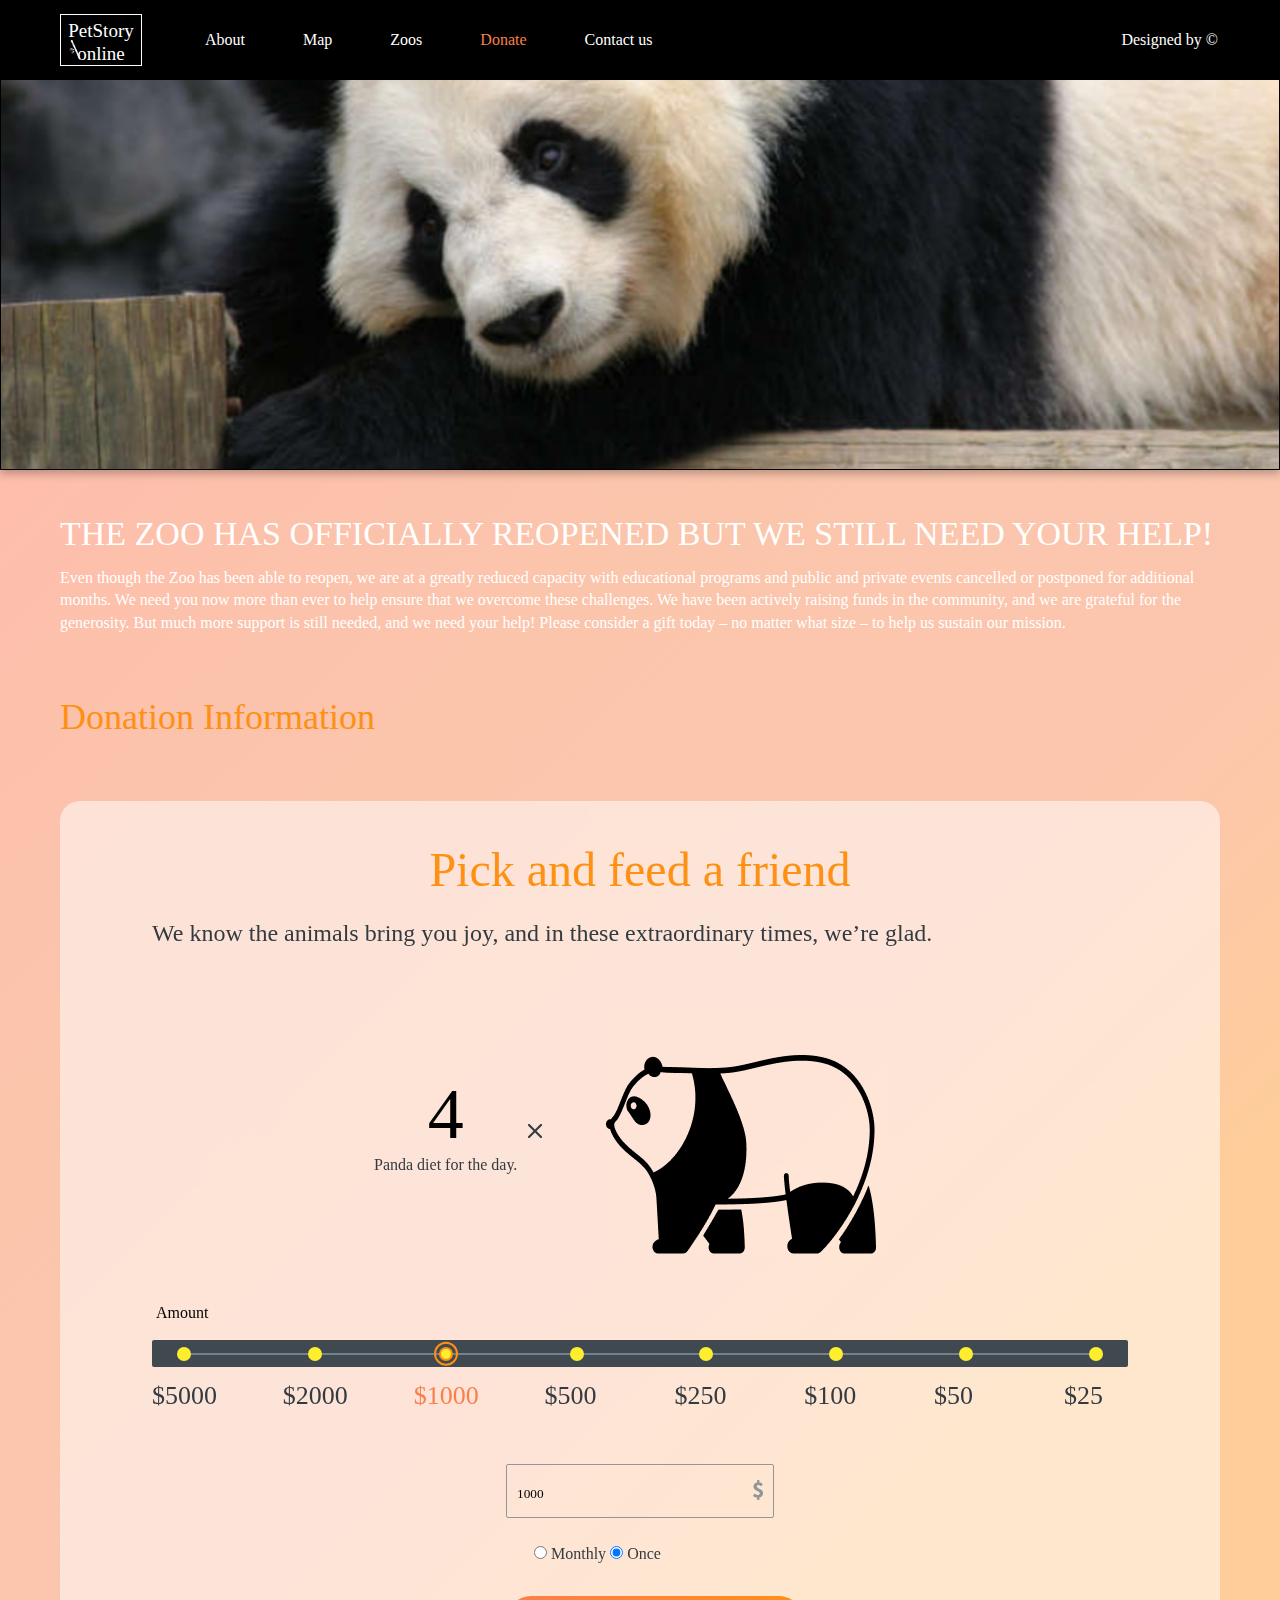
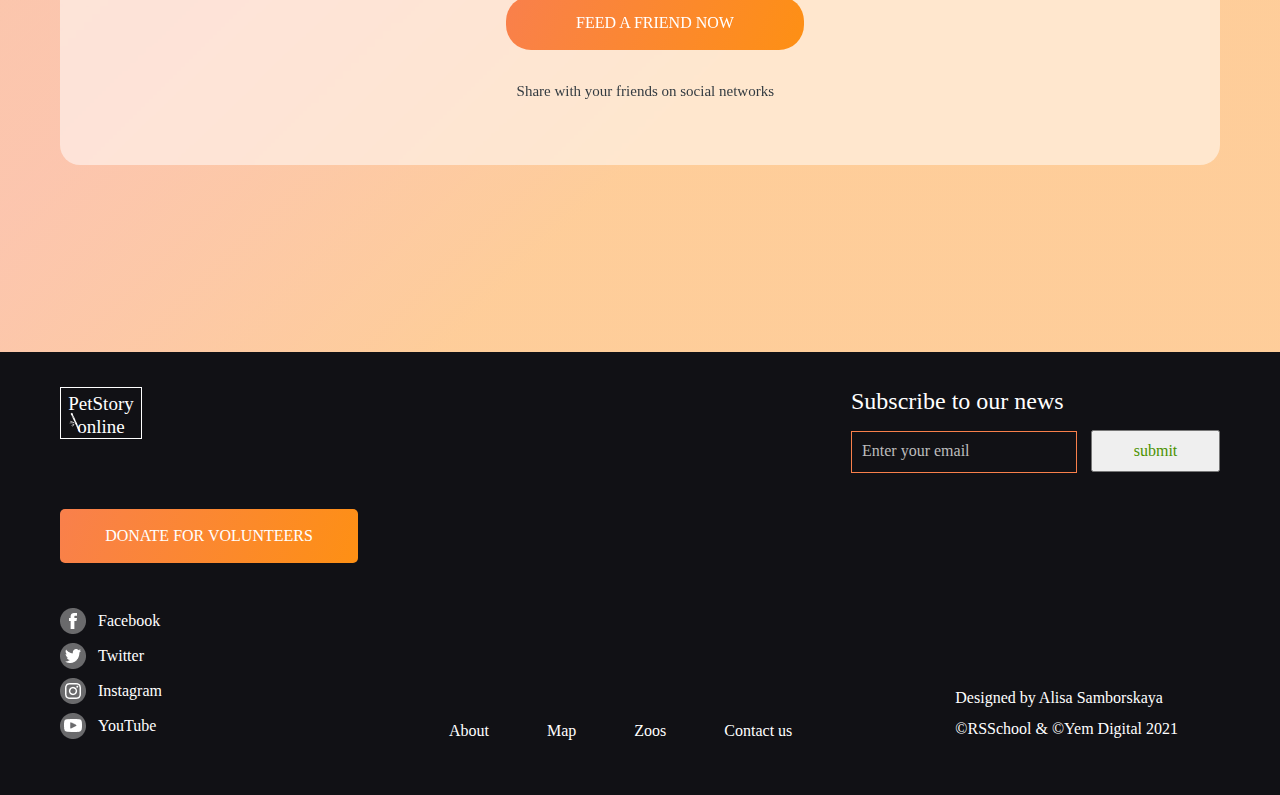
==== commit 5c6cf0eb: "feat: add donate radio func" ====
--- a/donate/index.html
+++ b/donate/index.html
@@ -96,7 +96,7 @@
                                         </div>
                                         <div class="section__two__radio">
                                             <input class="radio__active" type="radio" id="1000" name="fav_language" value="1000">
-                                            <label class="sc__two--label" class="highlight" for="1000">$1000</label>
+                                            <label class="sc__two--label highlight"  for="1000">$1000</label>
                                         </div>
                                         <div class="section__two__radio">
                                             <input type="radio" id="500" name="fav_language" value="500">
@@ -122,7 +122,7 @@
                                     </div>
                                     <div class="section__two__input--contaner">
                                         <div class="section__two__amount--container">
-                                            <input placeholder="Another amount" class="section__two__amount" type="number" name="" id="">
+                                            <input placeholder="Another amount" min="1" max="9999" class="section__two__amount" value="1000" type="number" name="" id="">
                                             <img class="dollar" src="../assets/images/dollar.png" alt="dollar">
                                         </div>
                                         <div class="section__two__input__radio--container">
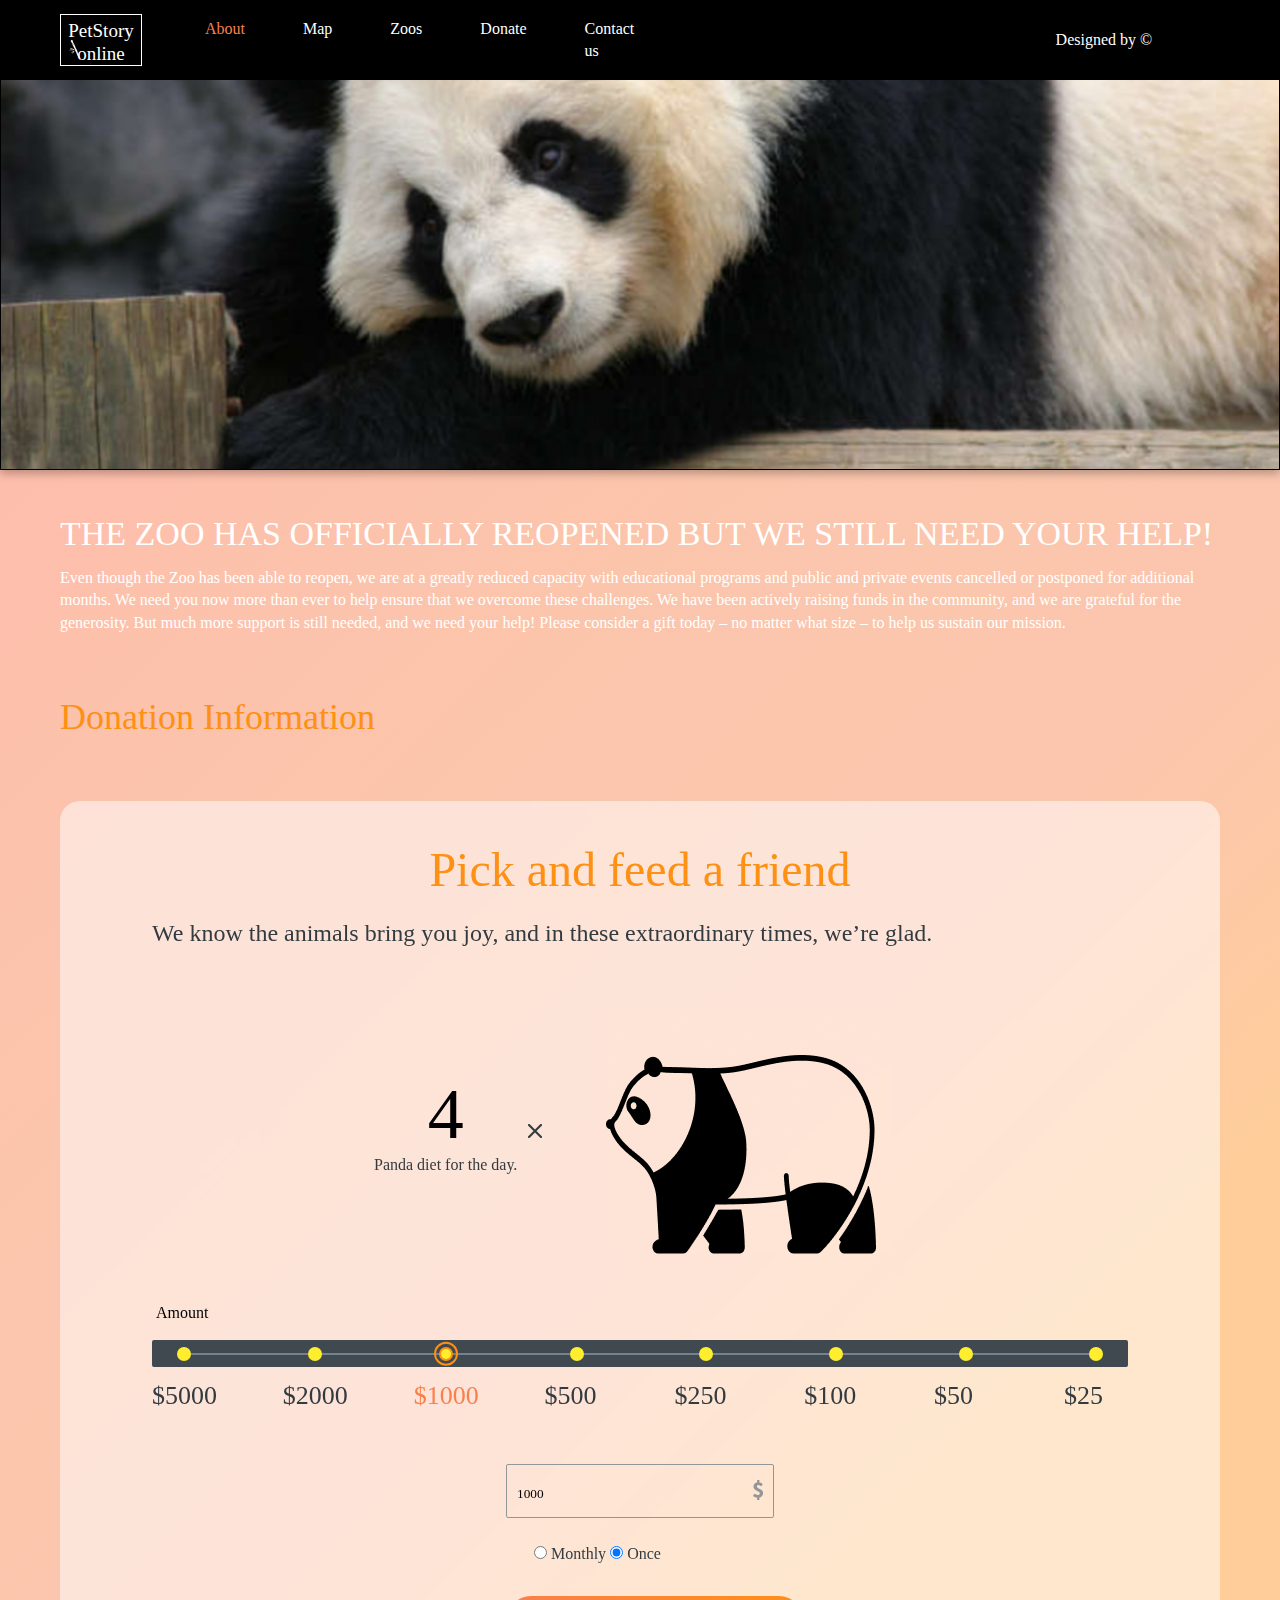
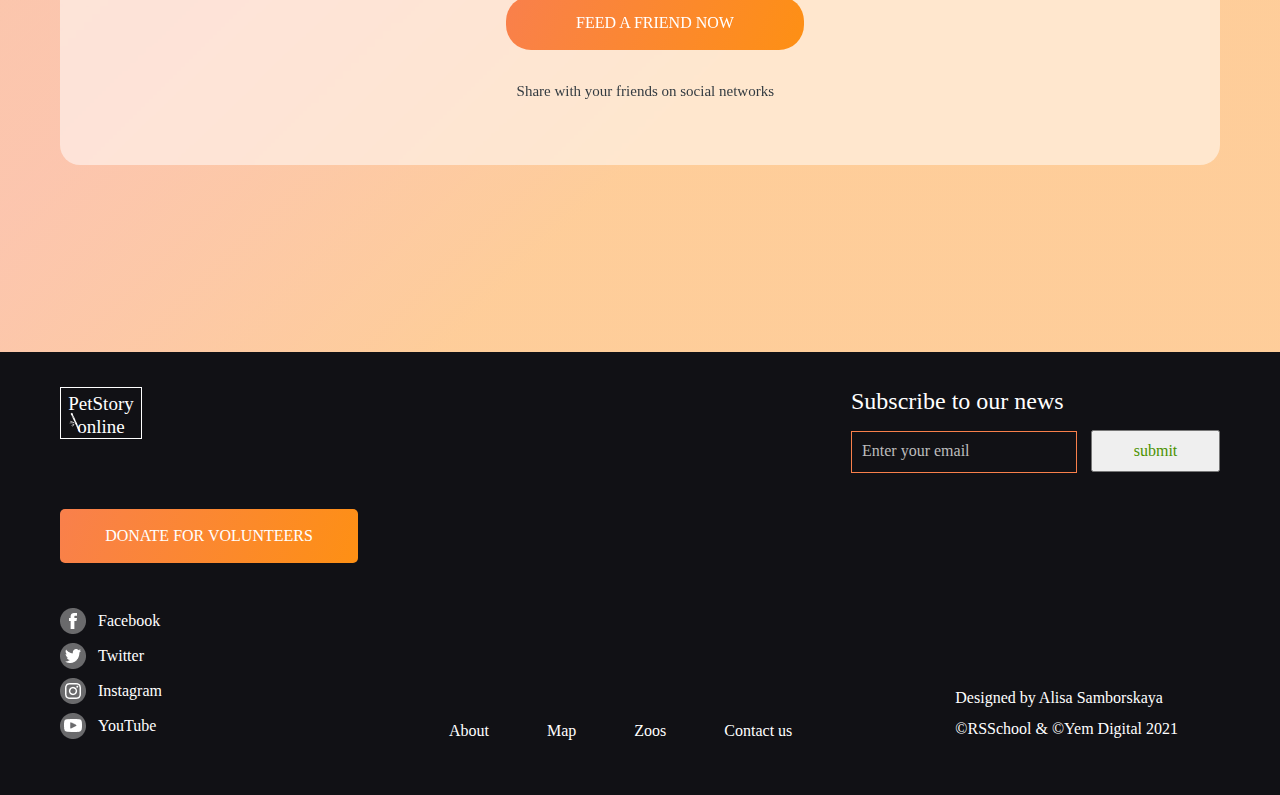
==== commit fd5fbdce: "feat: add burger menu" ====
--- a/donate/index.html
+++ b/donate/index.html
@@ -13,44 +13,49 @@
         <header class="header">
             <div class="container__content">
     
-            <div class="header__content">
-                <div class="nav__logo__container">
-                    <div class="header__logo">
-                        <h1 class="header__logo--text">
-                            PetStory
-                            <span class="header__logo--span">
-                                <img src="../assets/images/bamboo.png" alt="bamboo" class="bamboo">
-                                <p class="header__logo--paragraph">online</p>
-                            </span>
-                        </h1>
-                    </div>
-                    <nav class="header__navigation">
-                        <ul class="header__navigation--ul">
-                            <li class="header__navigation--li">
-                                <a href="../index.html" class="header__navigation--link ">About</a>
-                            </li>
-                            <li class="header__navigation--li">
-                                <a href="" class="header__navigation--link">Map</a>
-                            </li>
-                            <li class="header__navigation--li">
-                                <a href="" class="header__navigation--link">Zoos</a>
-                            </li>
-                            <li class="header__navigation--li">
-                                <a href="./index.html" class="header__navigation--link highlight">Donate</a>
-                            </li>
-                            <li class="header__navigation--li">
-                                <a href="" class="header__navigation--link">
-                                    Contact us
-                                </a>
-                            </li>
-                        </ul>
-                    </nav>
+                <div class="header__content">
+                    <div class="nav__logo__container">
+                        <div class="header__logo">
+                            <h1 class="header__logo--text">
+                                PetStory
+                                <span class="header__logo--span">
+                                    <img src="../assets/images/bamboo.png" alt="bamboo" class="bamboo">
+                                    <p class="header__logo--paragraph">online</p>
+                                </span>
+                            </h1>
+                            <div class="img__x--continer none">
+                                <img src="../assets/images/x_icon2.png" alt="x" class="img__x">
+                            </div>
+                        </div>
+                        <nav class="header__navigation">
+                            <ul class="header__navigation--ul">
+                                <li class="header__navigation--li">
+                                    <a href="./index.html" class="header__navigation--link highlight">About</a>
+                                </li>
+                                <li class="header__navigation--li">
+                                    <a href="" class="header__navigation--link">Map</a>
+                                </li>
+                                <li class="header__navigation--li">
+                                    <a href="" class="header__navigation--link">Zoos</a>
+                                </li>
+                                <li class="header__navigation--li">
+                                    <a href="./donate/index.html" class="header__navigation--link">Donate</a>
+                                </li>
+                                <li class="header__navigation--li">
+                                    <a href="#footer" class="header__navigation--link">
+                                        Contact us
+                                    </a>
+                                </li>
+                            </ul>
+                        </nav>
+                        <a href="https://www.figma.com/file/jfEFwkXVj1WRq7sUHDr8os/PetStory-online" class="header__link">Designed by ©</a>
+                        
+                    </div>
+                    <div class="burger__container">
+                        <img src="../assets/images/burger_menu.png" alt="burger" class="burger__img">
+                    </div>
+                    <div class="overly--black none"></div>
                 </div>
-                <a href="https://www.figma.com/file/jfEFwkXVj1WRq7sUHDr8os/PetStory-online" class="header__link">Designed by ©</a>
-                <div class="burger__container">
-                    <img src="../assets/images/burger_menu.png" alt="burger" class="burger__img">
-                </div>
-            </div>
          
         </div>
           </header>
--- a/donate/style.css
+++ b/donate/style.css
@@ -12,7 +12,21 @@
 .highlight {
     color: #F9804B !important;
 }
-
+.none{
+    display: none;
+}
+.block{
+    display: block;
+}
+.overly--black{
+    background-color: #000000;
+    position: absolute;
+    top: 0;
+    bottom: 0;
+    z-index: 10;
+    left: 0;
+    right: 0;
+}
 .radio__active:after {
     border-radius: 50%;
     position: absolute;
@@ -112,7 +126,9 @@
     font-family: 'Roboto';
     font-style: normal;
     font-weight: 500;
-    font-size: 16px;
+    white-space: nowrap;
+    font-size: 16px;
+    margin-left: 48.5%;
     line-height: 22px;
     /* or 22px */
     text-decoration: none;
--- a/donate/responsive.css
+++ b/donate/responsive.css
@@ -59,15 +59,70 @@
     .main {
       overflow: hidden;
     }
+    .header__content{
+      display: flex;
+      justify-content: flex-end;
+    }
+    .nav__logo__container {
+      display: flex;
+      flex-direction: column;
+      align-items: flex-start;
+      position: absolute;
+      top: 0;
+      left: 0;
+      right: 0;
+      height: 329px;  
+      padding-top: 10px;
+      display: none;
+      background-color: white;
+      z-index: 25;
+    }
+    .header__logo--text {
+      color: #FE9013 ;
+      border: 1px solid#FE9013;
+    }
+    .header__logo {
+      display: flex;
+      justify-content: space-between;
+      margin-bottom: 25px;
+      margin-left: 10px;
+      margin-right: 15px;
+    }
+    .header__navigation--ul{
+      display: flex;
+      flex-direction: column;
+    }
+    .header__navigation--link {
+      color: black;
+      margin-bottom: 5px;
+      width: 100%;
+  
+      padding: 5px;
+      padding-left: 10px;
+    }
+    .header__navigation--link:hover {
+      background-color: antiquewhite;
+    }
     .header__navigation{
-      display: none;
+      /* display: none; */
+      
     }
     .header__link {
-      display: none;
+      color: black;
+      margin-left: 0;
+      width: 100%;
+      padding-left: 10px;
+    }
+    .header__link:hover{
+      background-color: antiquewhite;
+  
     }
     .burger__container{
       display: block;
       cursor: pointer;
+    }
+    .img__x--continer {
+      width: 30px;
     }
     
   .footer__fWidth {
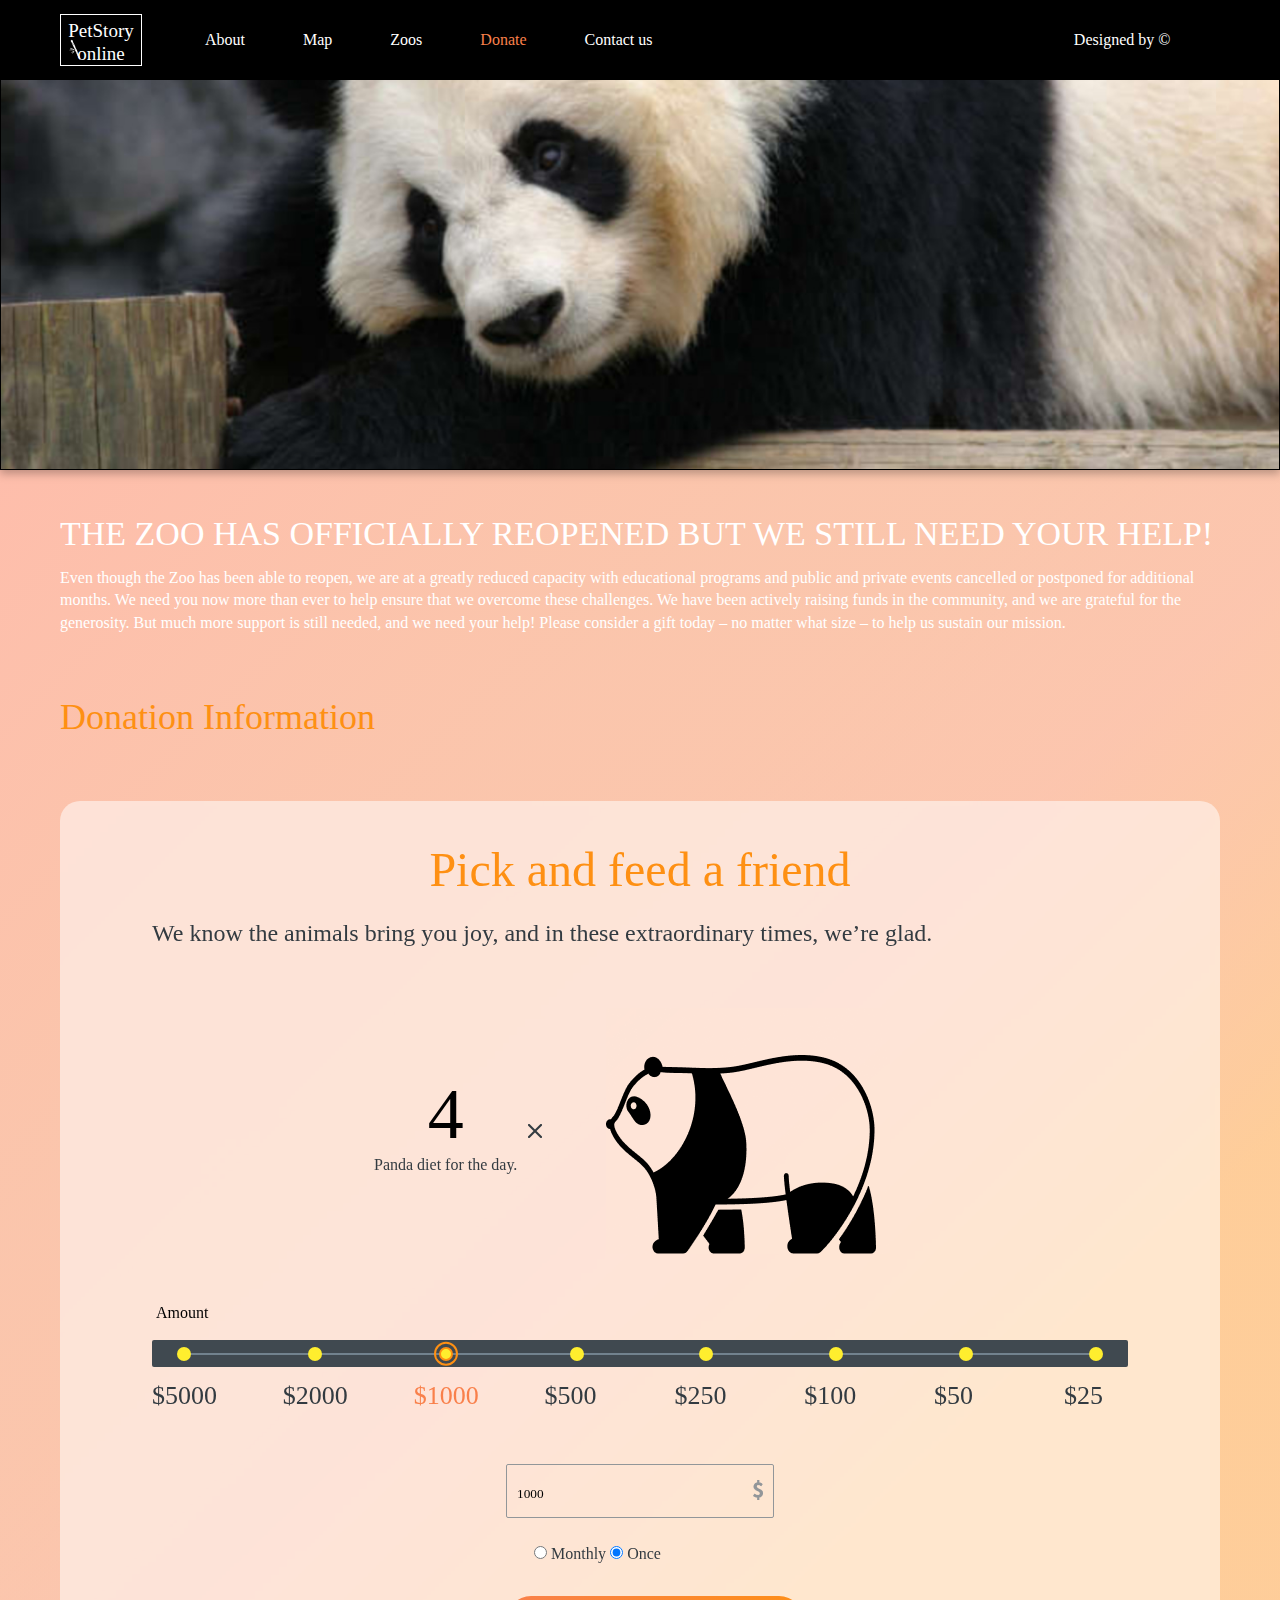
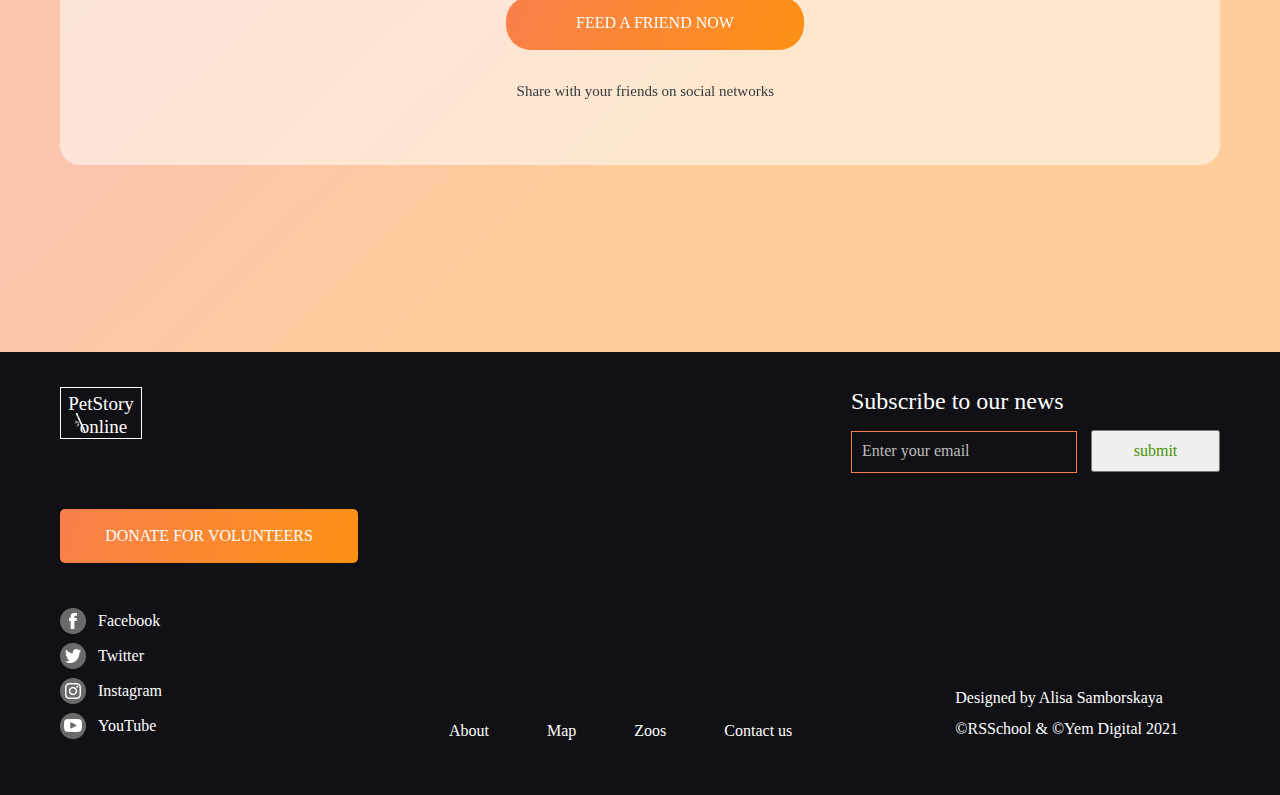
==== commit 466d8093: "feat: fix some issues" ====
--- a/donate/index.html
+++ b/donate/index.html
@@ -12,8 +12,18 @@
     <div class="main__wrapper">
         <header class="header">
             <div class="container__content">
-    
+                
                 <div class="header__content">
+                    <div class="header__logo--two none ">
+                        <h1 class="header__logo--text--two">
+                            PetStory
+                            <span class="header__logo--span">
+                                <img src="../assets/images/bamboo.png" alt="bamboo" class="bamboo">
+                                <p class="header__logo--paragraph">online</p>
+                            </span>
+                        </h1>
+                     
+                    </div>
                     <div class="nav__logo__container">
                         <div class="header__logo">
                             <h1 class="header__logo--text">
@@ -30,7 +40,7 @@
                         <nav class="header__navigation">
                             <ul class="header__navigation--ul">
                                 <li class="header__navigation--li">
-                                    <a href="./index.html" class="header__navigation--link highlight">About</a>
+                                    <a href="./index.html" class="header__navigation--link ">About</a>
                                 </li>
                                 <li class="header__navigation--li">
                                     <a href="" class="header__navigation--link">Map</a>
@@ -39,7 +49,7 @@
                                     <a href="" class="header__navigation--link">Zoos</a>
                                 </li>
                                 <li class="header__navigation--li">
-                                    <a href="./donate/index.html" class="header__navigation--link">Donate</a>
+                                    <a href="./donate/index.html" class="header__navigation--link highlight">Donate</a>
                                 </li>
                                 <li class="header__navigation--li">
                                     <a href="#footer" class="header__navigation--link">
--- a/donate/style.css
+++ b/donate/style.css
@@ -8,6 +8,9 @@
 /* //////////////////////////////////// global //////////////////////////// */
 .burger__container{
     display: none;
+}
+.footer__logo--span {
+    margin-left: 5px;
 }
 .highlight {
     color: #F9804B !important;
@@ -108,8 +111,13 @@
     list-style: none;
     display: flex;
 }
+.header__navigation--li{
+    display: flex;
+    align-items: center;
+}
 .header__navigation--link {
     display: block;
+    white-space: nowrap;
     color: #FFFFFF;
     text-decoration: none;
     font-family: 'Roboto';
@@ -118,6 +126,7 @@
     font-size: 16px;
     line-height: 22px;
     margin-right: 58px;
+    
     text-align: left;
     /* letter-spacing: 0.8px; */
 }
--- a/donate/responsive.css
+++ b/donate/responsive.css
@@ -7,7 +7,11 @@
       width: 94%;
     }
     .header__navigation--link {
-      margin-right: 48px;
+      white-space: nowrap;
+      margin-right: 52px;
+    }
+    .header__link {
+      margin-left: 29.5%;
     }
     .sec__one {
     background-size: 1001px;
@@ -55,13 +59,34 @@
     }
     
   }
-  @media only screen and (max-width: 999px) {
+  @media only screen and (max-width: 990px) {
     .main {
       overflow: hidden;
     }
     .header__content{
       display: flex;
-      justify-content: flex-end;
+      justify-content: space-between;
+    }
+    .header__logo--two{
+      display: block !important;
+    }
+    .header__logo--text--two{
+      width: 46px;
+      height: 29px;
+      color: #FFFFFF;
+      font-family: 'Roboto';
+      font-style: normal;
+      font-weight: 400;
+      font-size: 12.2899px;
+      line-height: 15px;
+      /* margin-left: -35%; */
+      margin-right: 63px;
+      /* or 23px */
+      display: flex;
+      flex-direction: column;
+      padding: 0;
+      text-align: center;
+      border: none; 
     }
     .nav__logo__container {
       display: flex;
@@ -429,7 +454,7 @@
     
   }
   .footer--link {
-  margin-top: 56px;
+  margin-top: 40px;
   margin-bottom: -20px;
   }
   .footer__nav__social__creator--container {
@@ -583,7 +608,7 @@
     
   }
   .footer--link {
-  margin-top: 56px;
+  margin-top: 40px;
   margin-bottom: -20px;
   }
   .footer__nav__social__creator--container {
